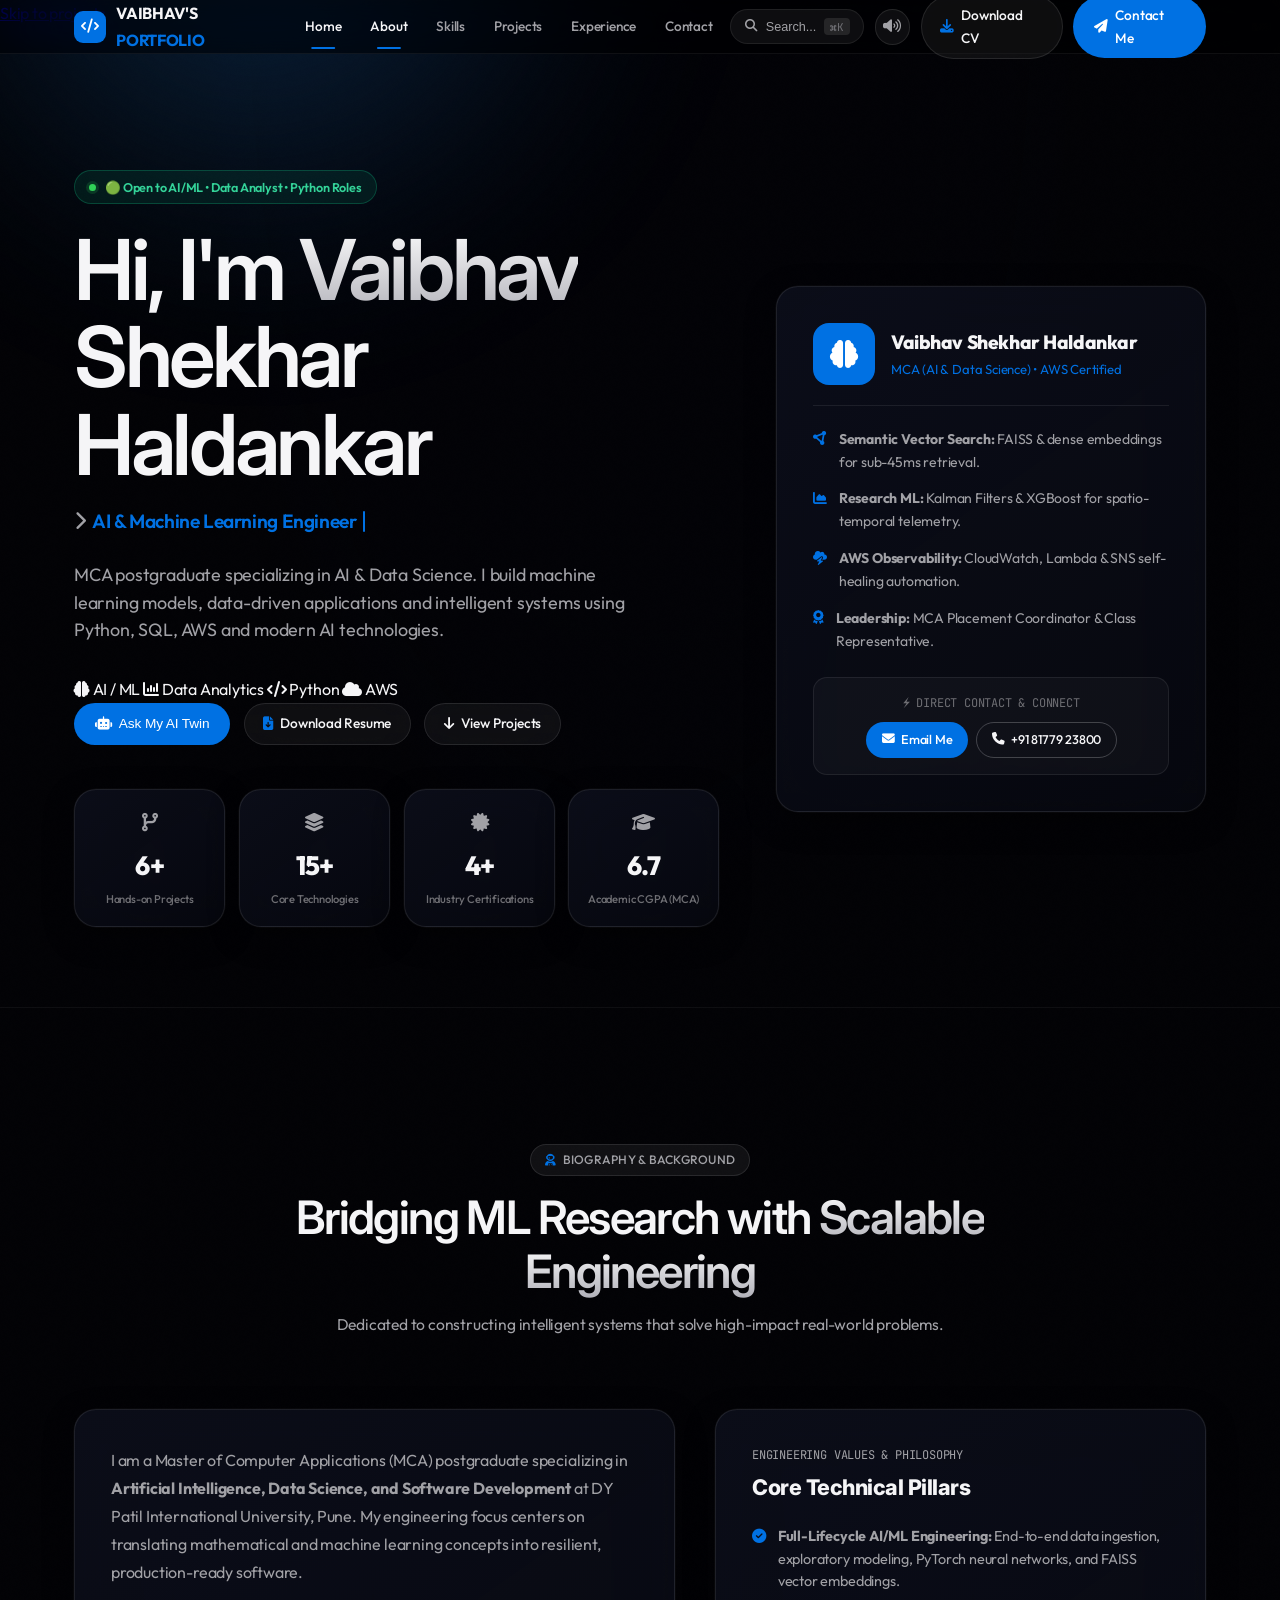
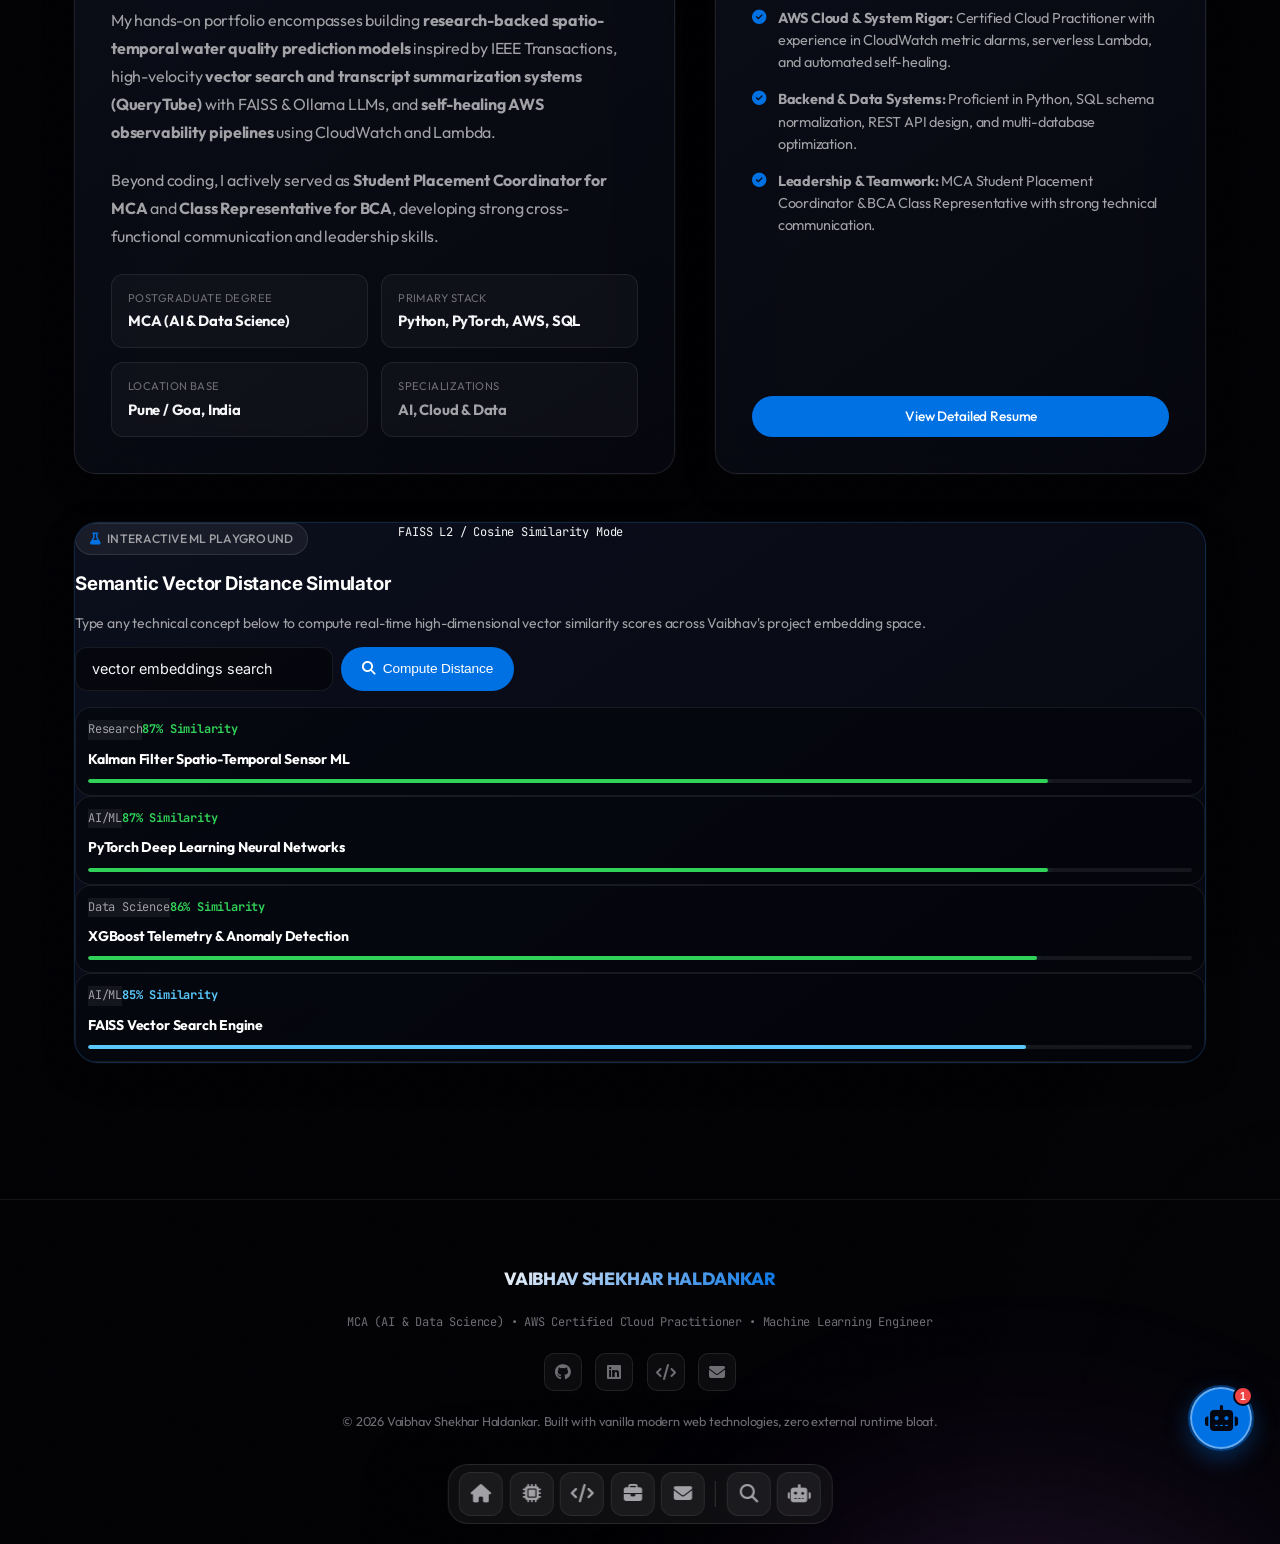
==== index.html @ 7a415dce "Add portfolio website changes" ====
<!DOCTYPE html>
<html lang="en">

<head>
<script>document.documentElement.classList.add("page-transitioning");</script>
  
  <meta charset="UTF-8">
  <meta name="viewport" content="width=device-width, initial-scale=1.0">
  <title>Vaibhav Shekhar Haldankar | AI & ML Engineer Portfolio</title>

  <!-- SEO & Meta Tags -->
  <meta name="description"
    content="Portfolio of Vaibhav Shekhar Haldankar — AI/ML Engineer & Data Scientist. MCA postgraduate building machine learning, cloud and intelligent applications.">
  <meta name="keywords"
    content="Vaibhav Shekhar Haldankar, AI Engineer, Machine Learning, Data Science, Python, PyTorch, AWS Cloud, FAISS, LangChain, MERN, MCA, Pune, Portfolio, AI Twin">
  <meta name="author" content="Vaibhav Shekhar Haldankar">
  <meta name="theme-color" content="#030712">

  <!-- OpenGraph / Social Sharing -->
  <meta property="og:title" content="Vaibhav Shekhar Haldankar | AI & ML Engineer Portfolio">
  <meta property="og:description"
    content="Portfolio of Vaibhav Shekhar Haldankar — AI/ML Engineer & Data Scientist. MCA postgraduate building machine learning, cloud and intelligent applications.">
  <meta property="og:type" content="website">
  <meta property="og:url" content="https://github.com/NIGHTFURY-999">
  <meta property="og:image"
    content="https://images.unsplash.com/photo-1618005182384-a83a8bd57fbe?q=80&w=1200&auto=format&fit=crop">

  <!-- Favicon -->
  <link rel="icon" type="image/svg+xml"
    href="data:image/svg+xml,<svg xmlns='http://www.w3.org/2000/svg' viewBox='0 0 100 100'><text y='.9em' font-size='90'>⚡</text></svg>">

  <!-- Google Fonts: Outfit, Inter & JetBrains Mono -->
  <link rel="preconnect" href="https://fonts.googleapis.com">
  <link rel="preconnect" href="https://fonts.gstatic.com" crossorigin>
  <link
    href="https://fonts.googleapis.com/css2?family=Inter:wght@300;400;500;600;700;800&family=JetBrains+Mono:ital,wght@0,400;0,600;0,700;0,800;1,400&family=Outfit:wght@400;500;600;700;800;900&display=swap"
    rel="stylesheet">

  <!-- FontAwesome 6 Icons -->
  <link rel="stylesheet" href="https://cdnjs.cloudflare.com/ajax/libs/font-awesome/6.5.1/css/all.min.css"
    integrity="sha512-DTOQO9RWCH3ppGqcWaEA1BIZOC6xxalwEsw9c2QQeAIftl+Vegovlnee1c9QX4TctnWMn13TZye+giMm8e2LwA=="
    crossorigin="anonymous" referrerpolicy="no-referrer" />

  <!-- Stylesheets -->
  <link rel="stylesheet" href="css/style.css">
  <link rel="stylesheet" href="css/terminal.css">
  <link rel="stylesheet" href="css/ai-twin.css">
  <link rel="stylesheet" href="css/premium.css">
  <link rel="stylesheet" href="css/site-polish.css">
  <link rel="stylesheet" href="css/apple-premium.css">

  <!-- JSON-LD Structured Data for SEO -->
  <script type="application/ld+json">
  {
    "@context": "https://schema.org",
    "@type": "Person",
    "name": "Vaibhav Shekhar Haldankar",
    "jobTitle": "AI Engineer & Data Scientist",
    "alumniOf": [
      {
        "@type": "CollegeOrUniversity",
        "name": "DY Patil International University, Pune"
      },
      {
        "@type": "CollegeOrUniversity",
        "name": "St Xaviers College Mapusa, Goa"
      }
    ],
    "knowsAbout": ["Artificial Intelligence", "Machine Learning", "PyTorch", "AWS Cloud", "Python", "Full-Stack Development"],
    "email": "vaibhavhaldankar999@gmail.com",
    "telephone": "+91 8177923800",
    "url": "https://github.com/NIGHTFURY-999"
  }
  </script>

</head>

<body data-page="index">
  <a class="skip-to-content" href="projects.html">Skip to projects</a>


<!-- Ambient Aurora Backdrop -->
  <div id="bg-aurora" aria-hidden="true"></div>

  <!-- Ambient Cursor Glow Spotlight -->
  <div id="cursor-spotlight"></div>

  <!-- Interactive Particle Background Canvas -->
  <canvas id="bg-canvas"></canvas>

  <!-- Fullscreen Matrix Rain Screen (Triggered via CLI / Easter Egg) -->
  <div id="matrix-overlay">
    <canvas id="matrix-canvas"></canvas>
    <div class="matrix-exit-badge">Click anywhere to exit Matrix Mode</div>
  </div>

  <!-- 1. Premium Fast-Boot Loader (first visit only; near-instant after) -->
  <div id="coder-preloader">
    <div class="loader-mark">
      <div class="loader-ring"></div>
      <div class="loader-ring ring-2"></div>
      <span class="loader-glyph">V</span>
    </div>
    <div class="loader-progress-track">
      <div class="loader-progress-fill" id="preloader-progress-bar"></div>
    </div>
    <div class="loader-caption">
      <span>Loading experience</span>
      <span id="preloader-percent" class="text-cyan font-mono">0%</span>
    </div>
  </div>

  
<!-- 2. Header & Top Navbar -->
  <header class="site-header">
    <div class="container header-inner">
      <a href="index.html" class="brand-logo">
        <div class="logo-icon"><i class="fa-solid fa-code"></i></div>
        <span class="logo-text">VAIBHAV'S <span class="text-cyan">PORTFOLIO</span></span>
      </a>

      <nav class="main-nav" id="main-nav" aria-label="Primary navigation">
        <a href="index.html" data-page="index">Home</a>
        <a href="index.html#about" data-page="index">About</a>
        <a href="skills.html" data-page="skills">Skills</a>
        <a href="projects.html" data-page="projects">Projects</a>
        <a href="experience.html" data-page="experience">Experience</a>
        <a href="contact.html" data-page="contact">Contact</a>
      </nav>

      <div class="header-actions">
        <button class="cmd-palette-trigger trigger-palette-btn" title="Open Command Palette (Ctrl+K / Cmd+K)">
          <i class="fa-solid fa-magnifying-glass text-cyan"></i>
          <span>Search...</span>
          <span class="kbd-badge">⌘K</span>
        </button>

        <button id="theme-mood-btn" class="btn-icon-round" title="Switch Visual Theme Mood">
          <i class="fa-solid fa-palette text-purple"></i>
        </button>

        <button id="toggle-sound-btn" class="btn-icon-round" title="Toggle Sound Effects">
          <i class="fa-solid fa-volume-high"></i>
        </button>

        <a href="https://drive.google.com/file/d/1yiuKrMVoF2x1alWFS7DphZCEtGoZ2DOV/view?usp=drive_link" target="_blank"
          rel="noopener noreferrer" class="btn-glass download-cv-btn hide-on-mobile">
          <i class="fa-solid fa-download text-cyan"></i> <span>Download CV</span>
        </a>

        <a href="contact.html" class="btn-neon hide-on-mobile">
          <i class="fa-solid fa-paper-plane"></i> <span>Contact Me</span>
        </a>

        <button id="mobile-menu-btn" class="btn-icon-round mobile-menu-btn" title="Menu" aria-label="Open menu" aria-expanded="false">
          <i class="fa-solid fa-bars"></i>
        </button>
      </div>
    </div>

    <div class="mobile-nav-panel" id="mobile-nav-panel">
      <a href="index.html" data-page="index">Home</a>
      <a href="index.html#about" data-page="index">About</a>
      <a href="skills.html" data-page="skills">Skills</a>
      <a href="projects.html" data-page="projects">Projects</a>
      <a href="experience.html" data-page="experience">Experience</a>
      <a href="contact.html" data-page="contact">Contact</a>
      <a href="https://drive.google.com/file/d/1yiuKrMVoF2x1alWFS7DphZCEtGoZ2DOV/view?usp=drive_link" target="_blank" rel="noopener noreferrer" class="mobile-cv-link">
        <i class="fa-solid fa-download"></i> Download CV
      </a>
    </div>
  </header>

<!-- 3. Dynamic Hero Section -->
  <section id="hero" class="hero-section">
    <div class="container">
      <div class="hero-grid">
        <div class="hero-content">
          <div class="hero-status-pill">
            <span class="status-dot"></span>
            <span>🟢 Open to AI/ML • Data Analyst • Python Roles</span>
          </div>

          <h1 class="hero-title">
            Hi, I'm <span class="text-gradient-cyan">Vaibhav</span><br>
            Shekhar Haldankar
          </h1>

          <div class="hero-dynamic-wrapper premium-role-line">
            <i class="fa-solid fa-chevron-right text-cyan"></i>
            <span id="hero-typing-text"></span>
            <span class="typing-cursor"></span>
          </div>

          <p class="hero-tagline">
            MCA postgraduate specializing in AI & Data Science. I build machine learning models, data-driven
            applications and intelligent systems using Python, SQL, AWS and modern AI technologies.
          </p>

          <div class="hero-proof-strip" aria-label="Career focus">
            <span><i class="fa-solid fa-brain"></i> AI / ML</span>
            <span><i class="fa-solid fa-chart-column"></i> Data Analytics</span>
            <span><i class="fa-solid fa-code"></i> Python</span>
            <span><i class="fa-solid fa-cloud"></i> AWS</span>
          </div>

          <div class="hero-cta-group">
            <button id="open-ai-twin-hero-btn" class="btn-neon"
              onclick="if(window.globalAITwin) window.globalAITwin.openChat();">
              <i class="fa-solid fa-robot"></i> Ask My AI Twin
            </button>
            <a href="https://drive.google.com/file/d/1yiuKrMVoF2x1alWFS7DphZCEtGoZ2DOV/view?usp=drive_link"
              target="_blank" rel="noopener noreferrer" class="btn-glass download-cv-btn">
              <i class="fa-solid fa-file-arrow-down text-cyan"></i> Download Resume
            </a>
            <a href="projects.html" class="btn-glass">
              <i class="fa-solid fa-arrow-down"></i> View Projects
            </a>
          </div>

          <!-- Hero Animated Stats -->
          <div class="hero-stats" id="hero-stats-grid">
            <!-- Populated dynamically by app.js -->
          </div>
        </div>

        <!-- Hero Visual Hologram Card -->
        <div class="hero-visual-card glass-card">
          <div class="hologram-header">
            <div class="avatar-hologram">
              <i class="fa-solid fa-brain"></i>
            </div>
            <div>
              <div class="hologram-name">Vaibhav Shekhar Haldankar</div>
              <div class="hologram-role">MCA (AI & Data Science) • AWS Certified</div>
            </div>
          </div>

          <div class="hologram-features">
            <div class="holo-feature-item">
              <i class="fa-solid fa-circle-nodes"></i>
              <div><strong>Semantic Vector Search:</strong> FAISS & dense embeddings for sub-45ms retrieval.</div>
            </div>
            <div class="holo-feature-item">
              <i class="fa-solid fa-chart-area"></i>
              <div><strong>Research ML:</strong> Kalman Filters & XGBoost for spatio-temporal telemetry.</div>
            </div>
            <div class="holo-feature-item">
              <i class="fa-solid fa-cloud-bolt"></i>
              <div><strong>AWS Observability:</strong> CloudWatch, Lambda & SNS self-healing automation.</div>
            </div>
            <div class="holo-feature-item">
              <i class="fa-solid fa-award"></i>
              <div><strong>Leadership:</strong> MCA Placement Coordinator & Class Representative.</div>
            </div>
          </div>

          <div class="hologram-cta-box">
            <div class="text-xs text-muted mb-2 font-mono">⚡ DIRECT CONTACT & CONNECT</div>
            <div class="d-flex gap-2 justify-content-center">
              <a href="mailto:vaibhavhaldankar999@gmail.com" class="btn-neon-sm">
                <i class="fa-solid fa-envelope"></i> Email Me
              </a>
              <a href="tel:+918177923800" class="btn-glass-sm">
                <i class="fa-solid fa-phone"></i> +91 81779 23800
              </a>
            </div>
          </div>
        </div>
      </div>
    </div>
  </section>

  
<!-- 4. About Section -->
  <section id="about">
    <div class="container">
      <div class="section-header">
        <div class="section-tag"><i class="fa-solid fa-user-astronaut"></i> Biography & Background</div>
        <h2 class="section-title">Bridging ML Research with <span class="text-gradient-cyan">Scalable Engineering</span>
        </h2>
        <p class="section-subtitle">Dedicated to constructing intelligent systems that solve high-impact real-world
          problems.</p>
      </div>

      <div class="about-grid">
        <div class="about-bio-card glass-card">
          <p>
            I am a Master of Computer Applications (MCA) postgraduate specializing in <strong>Artificial Intelligence,
              Data Science, and Software Development</strong> at DY Patil International University, Pune. My engineering
            focus centers on translating mathematical and machine learning concepts into resilient, production-ready
            software.
          </p>
          <p>
            My hands-on portfolio encompasses building <strong>research-backed spatio-temporal water quality prediction
              models</strong> inspired by IEEE Transactions, high-velocity <strong>vector search and transcript
              summarization systems (QueryTube)</strong> with FAISS & Ollama LLMs, and <strong>self-healing AWS
              observability pipelines</strong> using CloudWatch and Lambda.
          </p>
          <p>
            Beyond coding, I actively served as <strong>Student Placement Coordinator for MCA</strong> and <strong>Class
              Representative for BCA</strong>, developing strong cross-functional communication and leadership skills.
          </p>

          <div class="about-highlights-grid">
            <div class="bio-highlight-item">
              <div class="label">Postgraduate Degree</div>
              <div class="val">MCA (AI & Data Science)</div>
            </div>
            <div class="bio-highlight-item">
              <div class="label">Primary Stack</div>
              <div class="val">Python, PyTorch, AWS, SQL</div>
            </div>
            <div class="bio-highlight-item">
              <div class="label">Location Base</div>
              <div class="val">Pune / Goa, India</div>
            </div>
            <div class="bio-highlight-item">
              <div class="label">Specializations</div>
              <div class="val text-emerald">AI, Cloud & Data</div>
            </div>
          </div>
        </div>

        <!-- Engineering Pillars Card -->
        <div class="recruiter-why-card glass-card">
          <div>
            <div class="text-xs text-cyan font-mono uppercase mb-1">Engineering Values & Philosophy</div>
            <h3>Core Technical Pillars</h3>
            <ul class="pitch-checklist">
              <li>
                <i class="fa-solid fa-circle-check"></i>
                <div><strong>Full-Lifecycle AI/ML Engineering:</strong> End-to-end data ingestion, exploratory modeling,
                  PyTorch neural networks, and FAISS vector embeddings.</div>
              </li>
              <li>
                <i class="fa-solid fa-circle-check"></i>
                <div><strong>AWS Cloud & System Rigor:</strong> Certified Cloud Practitioner with experience in
                  CloudWatch metric alarms, serverless Lambda, and automated self-healing.</div>
              </li>
              <li>
                <i class="fa-solid fa-circle-check"></i>
                <div><strong>Backend & Data Systems:</strong> Proficient in Python, SQL schema normalization, REST API
                  design, and multi-database optimization.</div>
              </li>
              <li>
                <i class="fa-solid fa-circle-check"></i>
                <div><strong>Leadership & Teamwork:</strong> MCA Student Placement Coordinator & BCA Class
                  Representative with strong technical communication.</div>
              </li>
            </ul>
          </div>

          <div class="d-flex gap-2">
            <a href="https://drive.google.com/file/d/1yiuKrMVoF2x1alWFS7DphZCEtGoZ2DOV/view?usp=drive_link"
              target="_blank" rel="noopener noreferrer" class="btn-neon download-cv-btn w-100 justify-content-center">
              <i class="fa-solid fa-file-pdf"></i> View Detailed Resume
            </a>
          </div>
        </div>
      </div>

      <!-- Live Interactive ML Playground Container (Surprise Feature) -->
      <div id="ml-playground-widget" class="mt-5"></div>
    </div>
  </section>

  

<!-- 14. Footer -->
  <footer class="site-footer">
    <div class="container footer-inner">
      <div class="footer-logo">VAIBHAV SHEKHAR HALDANKAR</div>
      <div class="text-xs text-muted font-mono">
        MCA (AI & Data Science) • AWS Certified Cloud Practitioner • Machine Learning Engineer
      </div>
      <div class="footer-social-row">
        <a href="https://github.com/NIGHTFURY-999" target="_blank" rel="noopener noreferrer" class="footer-social-link"
          title="GitHub">
          <i class="fa-brands fa-github"></i>
        </a>
        <a href="https://www.linkedin.com/in/vaibhav-haldankar/" target="_blank" rel="noopener noreferrer"
          class="footer-social-link" title="LinkedIn">
          <i class="fa-brands fa-linkedin"></i>
        </a>
        <a href="https://leetcode.com/u/Vaibhav-Haldankar/" target="_blank" rel="noopener noreferrer"
          class="footer-social-link" title="LeetCode">
          <i class="fa-solid fa-code"></i>
        </a>
        <a href="mailto:vaibhavhaldankar999@gmail.com" class="footer-social-link" title="Email Direct">
          <i class="fa-solid fa-envelope"></i>
        </a>
      </div>
      <div class="footer-copy">
        © 2026 Vaibhav Shekhar Haldankar. Built with vanilla modern web technologies, zero external runtime bloat.
      </div>
    </div>
  </footer>

  <!-- 15. AI Twin 🤖 Floating Launcher Button -->
  <button id="ai-twin-trigger" class="ai-twin-floating-btn" title="Chat with Vaibhav's AI Twin 🤖">
    <div class="pulse-ring"></div>
    <i class="fa-solid fa-robot"></i>
    <span class="ai-twin-badge" id="ai-twin-badge">1</span>
  </button>

  <!-- 16. AI Twin 🤖 Interactive Chatbot Window -->
  <div id="ai-twin-widget" class="ai-twin-chat-container">
    <div class="ai-chat-header">
      <div class="ai-header-profile">
        <div class="ai-avatar-thumb">
          <i class="fa-solid fa-robot"></i>
        </div>
        <div class="ai-header-info">
          <div class="ai-header-name">
            Vaibhav AI Twin <i class="fa-solid fa-circle-check text-cyan text-xs"></i>
          </div>
          <div class="ai-header-status">
            <span class="status-dot"></span> Neural Core Online (24/7)
          </div>
        </div>
      </div>

      <div class="ai-header-controls">
        <button id="ai-twin-reset" class="ai-control-btn" title="Reset Conversation">
          <i class="fa-solid fa-arrows-rotate"></i>
        </button>
        <button id="ai-twin-minimize" class="ai-control-btn" title="Minimize Chat">
          <i class="fa-solid fa-minus"></i>
        </button>
        <button id="ai-twin-close" class="ai-control-btn" title="Close Chat">
          <i class="fa-solid fa-xmark"></i>
        </button>
      </div>
    </div>

    <!-- Mode Selector Toolbar -->
    <div class="ai-modes-toolbar">
      <span class="mode-label">Mode:</span>
      <div class="mode-pills-group">
        <button class="ai-mode-pill" data-mode="crisp"
          title="Crisp: Concise, fact-dense recruiter bullets">Crisp</button>
        <button class="ai-mode-pill active" data-mode="clear"
          title="Clear: Balanced, structured technical explanation">Clear</button>
        <button class="ai-mode-pill" data-mode="chatty"
          title="Chatty: Friendly, conversational companion">Chatty</button>
      </div>
    </div>

    <!-- Chat Messages Scroll Body -->
    <div class="ai-messages-body" id="ai-twin-messages">
      <!-- Populated dynamically by ai-twin.js -->
    </div>

    <!-- Typing Indicator -->
    <div class="ai-typing-indicator" id="ai-twin-typing">
      <div class="typing-dot"></div>
      <div class="typing-dot"></div>
      <div class="typing-dot"></div>
    </div>

    <!-- Suggested Prompts Bar -->
    <div class="ai-prompts-bar" id="ai-twin-prompts">
      <!-- Populated dynamically by ai-twin.js -->
    </div>

    <!-- Chat Input Form -->
    <form class="ai-chat-input-form" id="ai-twin-form">
      <input type="text" id="ai-twin-input" class="ai-chat-input"
        placeholder="Ask anything about Vaibhav's projects, skills..." autocomplete="off">
      <button type="submit" class="btn-send-chat" title="Send Message">
        <i class="fa-solid fa-paper-plane"></i>
      </button>
    </form>
  </div>

  <!-- 17. macOS Floating Navigation Dock -->
  <nav class="macos-dock-wrapper" id="macos-dock" aria-label="Floating Navigation Dock">
    <a href="index.html" class="dock-item" data-page="index" title="Home">
      <i class="fa-solid fa-house"></i>
      <span class="dock-tooltip">Home</span>
    </a>
    <a href="skills.html" class="dock-item" data-page="skills" title="Skills">
      <i class="fa-solid fa-microchip"></i>
      <span class="dock-tooltip">Skills</span>
    </a>
    <a href="projects.html" class="dock-item" data-page="projects" title="Projects">
      <i class="fa-solid fa-code"></i>
      <span class="dock-tooltip">Projects</span>
    </a>
    <a href="experience.html" class="dock-item" data-page="experience" title="Experience">
      <i class="fa-solid fa-briefcase"></i>
      <span class="dock-tooltip">Experience</span>
    </a>
    <a href="contact.html" class="dock-item" data-page="contact" title="Contact">
      <i class="fa-solid fa-envelope"></i>
      <span class="dock-tooltip">Contact</span>
    </a>

    <div class="dock-divider"></div>

    <button class="dock-item trigger-palette-btn" title="Command Palette (⌘K)">
      <i class="fa-solid fa-magnifying-glass text-cyan"></i>
      <span class="dock-tooltip">Search</span>
    </button>

    <button class="dock-item" onclick="if(window.globalAITwin) window.globalAITwin.toggleChat();" title="AI Twin">
      <i class="fa-solid fa-robot text-purple"></i>
      <span class="dock-tooltip">AI Twin</span>
    </button>
  </nav>

<!-- 18. Spotlight Command Palette Modal (⌘K) -->
  <div id="command-palette-modal" class="modal-backdrop">
    <div class="palette-modal-box">
      <div class="palette-search-bar">
        <i class="fa-solid fa-magnifying-glass text-cyan"></i>
        <input type="text" id="palette-input" class="palette-input"
          placeholder="Type a command or search (e.g. AWS, CV, Projects)...">
        <span class="kbd-badge">ESC</span>
      </div>
      <div class="palette-results-list" id="palette-results">
        <!-- Rendered by app.js -->
      </div>
      <div class="palette-footer-hint">
        <span>Navigation: <span class="kbd-badge">↑</span> <span class="kbd-badge">↓</span> to navigate</span>
        <span>Select: <span class="kbd-badge">Enter</span></span>
      </div>
    </div>
  </div>

  <!-- 19. Project Architecture & Deep Dive Modal -->
  <div id="project-modal" class="modal-backdrop">
    <div class="modal-dialog">
      <button class="modal-close-btn" title="Close Modal"><i class="fa-solid fa-xmark"></i></button>
      <div class="modal-header">
        <span id="modal-project-badge" class="project-badge mb-2 d-inline-block"></span>
        <h3 id="modal-project-title" class="modal-title"></h3>
      </div>
      <div class="modal-body">
        <div class="mb-3">
          <h4 class="text-cyan text-sm font-mono uppercase mb-1">Architecture & Implementation</h4>
          <p id="modal-project-desc" class="text-secondary"></p>
        </div>

        <div class="mb-3">
          <h4 class="text-cyan text-sm font-mono uppercase mb-1">Impact & Quantitative Results</h4>
          <div class="project-impact-box">
            <i class="fa-solid fa-chart-line text-cyan"></i>
            <span id="modal-project-impact"></span>
          </div>
        </div>

        <div class="mb-3">
          <h4 class="text-cyan text-sm font-mono uppercase mb-1">Key Technical Highlights</h4>
          <ul id="modal-project-highlights" class="pitch-checklist"></ul>
        </div>

        <div>
          <h4 class="text-cyan text-sm font-mono uppercase mb-2">Technologies Used</h4>
          <div id="modal-project-tech" class="project-tech-tags"></div>
        </div>
      </div>
      <div class="modal-footer">
        <button class="btn-glass btn-modal-dismiss">Close</button>
        <a href="#" id="modal-project-github" target="_blank" rel="noopener noreferrer" class="btn-neon">
          <i class="fa-brands fa-github"></i> View Repository
        </a>
      </div>
    </div>
  </div>

  <!-- 20. Certification Viewer Modal -->
  <div id="cert-modal" class="modal-backdrop">
    <div class="modal-dialog">
      <button class="modal-close-btn" title="Close Modal"><i class="fa-solid fa-xmark"></i></button>
      <div class="modal-header">
        <div class="text-xs text-emerald font-mono uppercase mb-1"><i class="fa-solid fa-circle-check"></i> Verified
          Credential</div>
        <h3 id="modal-cert-title" class="modal-title"></h3>
        <div id="modal-cert-issuer" class="text-muted text-sm mt-1"></div>
      </div>
      <div class="modal-body">
        <p id="modal-cert-desc" class="text-secondary mb-4"></p>
      </div>
      <div class="modal-footer">
        <button class="btn-glass btn-modal-dismiss">Close</button>
        <a href="#" id="modal-cert-link" target="_blank" rel="noopener noreferrer" class="btn-neon">
          <i class="fa-solid fa-arrow-up-right-from-square"></i> Verify Credential URL
        </a>
      </div>
    </div>
  </div>

  <!-- 21. Technical Article Reader Modal -->
  <div id="article-modal" class="modal-backdrop">
    <div class="modal-dialog" style="max-width: 780px;">
      <button class="modal-close-btn" title="Close Modal"><i class="fa-solid fa-xmark"></i></button>
      <div class="modal-header">
        <div id="modal-article-meta" class="text-xs text-cyan font-mono mb-1"></div>
        <h3 id="modal-article-title" class="modal-title"></h3>
      </div>
      <div class="modal-body" id="modal-article-body">
        <!-- Rendered by app.js -->
      </div>
      <div class="modal-footer">
        <button class="btn-glass btn-modal-dismiss">Done Reading</button>
      </div>
    </div>
  </div>

  <!-- 22. Quick Direct Connect Modal -->
  <div id="hire-me-modal" class="modal-backdrop">
    <div class="modal-dialog">
      <button class="modal-close-btn" title="Close Modal"><i class="fa-solid fa-xmark"></i></button>
      <div class="modal-header">
        <div class="text-xs text-cyan font-mono uppercase mb-1"><i class="fa-solid fa-paper-plane"></i> Direct
          Connection</div>
        <h3 class="modal-title">Connect with Vaibhav Shekhar Haldankar</h3>
      </div>
      <div class="modal-body">
        <p class="text-secondary mb-3">
          Thank you for exploring my portfolio! Here are my primary specializations and direct communication channels:
        </p>
        <ul class="pitch-checklist mb-4">
          <li><i class="fa-solid fa-check text-cyan"></i> <strong>Core Focus:</strong> Artificial Intelligence, Machine
            Learning, AWS Cloud Infrastructure, Full-Stack Engineering.</li>
          <li><i class="fa-solid fa-check text-cyan"></i> <strong>Education:</strong> MCA in AI & Data Science (DY Patil
            University, Pune).</li>
          <li><i class="fa-solid fa-check text-cyan"></i> <strong>Certifications:</strong> AWS Certified Cloud
            Practitioner.</li>
        </ul>
        <div class="p-3 bg-dark rounded border border-subtle mb-3">
          <div class="text-xs text-muted mb-1">Direct Contact:</div>
          <div class="font-bold text-white">📧 vaibhavhaldankar999@gmail.com | 📱 +91 81779 23800</div>
        </div>
      </div>
      <div class="modal-footer">
        <a href="https://drive.google.com/file/d/1yiuKrMVoF2x1alWFS7DphZCEtGoZ2DOV/view?usp=drive_link" target="_blank"
          rel="noopener noreferrer" class="btn-glass download-cv-btn">
          <i class="fa-solid fa-download"></i> View Resume
        </a>
        <a href="mailto:vaibhavhaldankar999@gmail.com" class="btn-neon">
          <i class="fa-solid fa-paper-plane"></i> Send Email
        </a>
      </div>
    </div>
  </div>

  
<!-- Scripts -->
  <script src="js/data.js"></script>
  <script src="js/canvas-bg.js"></script>
  <script src="js/terminal.js"></script>
  <script src="js/ai-twin.js"></script>
  <script src="js/app.js"></script>
  <script src="js/scroll-effects.js"></script>
  <script src="js/theme-mood.js"></script>
  <script src="js/vector-demo.js"></script>

  <script src="js/nav.js"></script>
  <script src="js/transitions.js"></script>
</body>

</html>
---- css/style.css ----
/* ==========================================================================
   VAIBHAV SHEKHAR HALDANKAR — PREMIUM PORTFOLIO
   Design System: Deep Space Dark, Aurora Gradients, Glassmorphism, 3D Physics
   ========================================================================== */

:root {
  /* ── Core Background Palette ── */
  --bg-void: #03040a;
  --bg-base: #060810;
  --bg-surface: #0b0d1a;
  --bg-card: rgba(12, 15, 28, 0.7);
  --bg-card-hover: rgba(18, 22, 40, 0.88);

  /* ── Signature Accent Colors ── */
  --accent-blue: #3b82f6;
  --accent-cyan: #06b6d4;
  --accent-indigo: #6366f1;
  --accent-purple: #a855f7;
  --accent-violet: #8b5cf6;
  --accent-emerald: #10b981;
  --accent-amber: #f59e0b;
  --accent-rose: #f43f5e;

  /* Legacy aliases for terminal/ai-twin compatibility */
  --neon-blue: #3b82f6;
  --neon-cyan: #06b6d4;
  --neon-purple: #a855f7;
  --neon-sky: #38bdf8;
  --apple-blue: #3b82f6;
  --apple-cyan: #06b6d4;
  --apple-purple: #a855f7;
  --apple-green: #10b981;
  --apple-orange: #f59e0b;
  --apple-pink: #f43f5e;
  --border-neon: rgba(6, 182, 212, 0.3);
  --glow-cyan-sm: 0 0 12px rgba(6, 182, 212, 0.35);
  --glow-cyan-lg: 0 0 40px rgba(6, 182, 212, 0.2), 0 0 80px rgba(6, 182, 212, 0.08);
  --transition-fast: 0.15s ease;
  --transition-normal: 0.25s ease;

  /* ── Border System ── */
  --border-subtle: rgba(255, 255, 255, 0.07);
  --border-glass: rgba(255, 255, 255, 0.11);
  --border-hover: rgba(59, 130, 246, 0.45);

  /* ── Text Colors ── */
  --text-primary: #f0f4ff;
  --text-secondary: #94a3b8;
  --text-muted: #5a6785;
  --text-accent: #3b82f6;

  /* ── Fonts ── */
  --font-main: 'Outfit', 'Inter', -apple-system, BlinkMacSystemFont, sans-serif;
  --font-mono: 'JetBrains Mono', 'Fira Code', monospace;

  /* ── Shadows ── */
  --shadow-card: 0 8px 32px 0 rgba(0, 0, 0, 0.55);
  --shadow-glow: 0 0 32px rgba(59, 130, 246, 0.2);
  --shadow-card-xl: 0 20px 60px rgba(0, 0, 0, 0.6);

  /* ── Easing ── */
  --ease-out-expo: cubic-bezier(0.16, 1, 0.3, 1);
  --ease-spring: cubic-bezier(0.34, 1.56, 0.64, 1);
}

/* ── Base Reset ── */
*,
*::before,
*::after {
  box-sizing: border-box;
  margin: 0;
  padding: 0;
}

html {
  scroll-behavior: smooth;
  font-size: 16px;
  background-color: var(--bg-void);
  color: var(--text-primary);
  font-family: var(--font-main);
  overflow-x: hidden;
  letter-spacing: -0.012em;
}

body {
  min-height: 100vh;
  position: relative;
  line-height: 1.65;
  background-color: var(--bg-void);
  color: var(--text-primary);
  overflow-x: hidden;
}

/* ── Premium Aurora Background ── */
body::before {
  content: '';
  position: fixed;
  inset: 0;
  z-index: 0;
  pointer-events: none;
  background:
    radial-gradient(ellipse 80% 60% at 10% 15%, rgba(59, 130, 246, 0.12) 0%, transparent 60%),
    radial-gradient(ellipse 70% 55% at 90% 80%, rgba(168, 85, 247, 0.10) 0%, transparent 60%),
    radial-gradient(ellipse 60% 45% at 55% 50%, rgba(6, 182, 212, 0.07) 0%, transparent 55%),
    radial-gradient(ellipse 90% 40% at 50% 100%, rgba(99, 102, 241, 0.06) 0%, transparent 60%);
  animation: auroraDrift 18s ease-in-out infinite alternate;
}

/* Subtle SVG noise for organic texture */
body::after {
  content: '';
  position: fixed;
  inset: 0;
  z-index: 0;
  pointer-events: none;
  background-image: url("data:image/svg+xml,%3Csvg viewBox='0 0 512 512' xmlns='http://www.w3.org/2000/svg'%3E%3Cfilter id='n'%3E%3CfeTurbulence type='fractalNoise' baseFrequency='0.8' numOctaves='4' stitchTiles='stitch'/%3E%3C/filter%3E%3Crect width='100%25' height='100%25' filter='url(%23n)'/%3E%3C/svg%3E");
  background-size: 200px 200px;
  opacity: 0.018;
  mix-blend-mode: overlay;
}

@keyframes auroraDrift {
  0% {
    opacity: 1;
    filter: hue-rotate(0deg);
  }

  50% {
    opacity: 0.85;
    filter: hue-rotate(15deg);
  }

  100% {
    opacity: 1;
    filter: hue-rotate(-10deg);
  }
}

/* ── Cursor Glow Spotlight ── */
#cursor-spotlight {
  position: fixed;
  top: 0;
  left: 0;
  width: 500px;
  height: 500px;
  border-radius: 50%;
  pointer-events: none;
  background: radial-gradient(circle,
      rgba(59, 130, 246, 0.09) 0%,
      rgba(168, 85, 247, 0.04) 40%,
      transparent 70%);
  transform: translate(-50%, -50%);
  z-index: 1;
  transition: transform 0.1s ease-out;
  opacity: 0.8;
}

/* ── Custom Scrollbar ── */
::-webkit-scrollbar {
  width: 6px;
}

::-webkit-scrollbar-track {
  background: var(--bg-void);
}

::-webkit-scrollbar-thumb {
  background: rgba(255, 255, 255, 0.14);
  border-radius: 10px;
}

::-webkit-scrollbar-thumb:hover {
  background: rgba(59, 130, 246, 0.55);
}

/* ── Canvas Background ── */
#bg-canvas {
  position: fixed;
  top: 0;
  left: 0;
  width: 100%;
  height: 100%;
  pointer-events: none;
  z-index: 0;
  opacity: 0.9;
}

/* ── Container ── */
.container {
  width: 100%;
  max-width: 1180px;
  margin: 0 auto;
  padding: 0 1.5rem;
  position: relative;
  z-index: 1;
}

/* ── Typography Utilities ── */
.text-cyan {
  color: var(--accent-cyan) !important;
}

.text-blue {
  color: var(--accent-blue) !important;
}

.text-purple {
  color: var(--accent-purple) !important;
}

.text-emerald {
  color: var(--accent-emerald) !important;
}

.text-yellow {
  color: var(--accent-amber) !important;
}

.text-muted {
  color: var(--text-muted) !important;
}

.text-secondary {
  color: var(--text-secondary) !important;
}

.font-mono {
  font-family: var(--font-mono) !important;
}

.font-bold {
  font-weight: 700;
}

.text-xs {
  font-size: 0.75rem;
}

.text-sm {
  font-size: 0.875rem;
}

.text-gradient-cyan {
  background: linear-gradient(135deg, #e0e7ff 0%, #38bdf8 40%, var(--accent-blue) 80%, var(--accent-indigo) 100%);
  -webkit-background-clip: text;
  -webkit-text-fill-color: transparent;
  background-clip: text;
}

.text-gradient-purple {
  background: linear-gradient(135deg, #e0e7ff 0%, var(--accent-violet) 60%, var(--accent-rose) 100%);
  -webkit-background-clip: text;
  -webkit-text-fill-color: transparent;
  background-clip: text;
}

/* ── Layout Helpers ── */
.d-flex {
  display: flex;
}

.gap-2 {
  gap: 0.5rem;
}

.justify-content-center {
  justify-content: center;
}

.mb-1 {
  margin-bottom: 0.25rem;
}

.mb-2 {
  margin-bottom: 0.5rem;
}

.mb-3 {
  margin-bottom: 0.75rem;
}

.mb-4 {
  margin-bottom: 1rem;
}

.mt-2 {
  margin-top: 0.5rem;
}

.mt-5 {
  margin-top: 3rem;
}

.w-100 {
  width: 100%;
}

.uppercase {
  text-transform: uppercase;
}

.p-3 {
  padding: 0.75rem;
}

/* ── Scroll Reveal Animations ── */
.reveal {
  opacity: 0;
  transform: translateY(32px);
  transition: opacity 0.8s var(--ease-out-expo), transform 0.8s var(--ease-out-expo);
}

.reveal.visible {
  opacity: 1;
  transform: translateY(0);
}

/* ── Glass Card System ── */
.glass-card {
  background: linear-gradient(145deg, rgba(14, 17, 35, 0.75) 0%, rgba(8, 10, 22, 0.65) 100%);
  backdrop-filter: blur(28px) saturate(160%);
  -webkit-backdrop-filter: blur(28px) saturate(160%);
  border: 1px solid rgba(255, 255, 255, 0.09);
  border-radius: 22px;
  box-shadow:
    0 0 0 0.5px rgba(255, 255, 255, 0.04),
    0 12px 40px rgba(0, 0, 0, 0.45);
  position: relative;
  overflow: hidden;
  transform-style: preserve-3d;
  transition: transform 0.3s var(--ease-out-expo), box-shadow 0.3s ease, border-color 0.3s ease;
}

/* Top sheen line */
.glass-card::before {
  content: '';
  position: absolute;
  top: 0;
  left: 8%;
  right: 8%;
  height: 1px;
  background: linear-gradient(90deg, transparent, rgba(255, 255, 255, 0.2), transparent);
  pointer-events: none;
  z-index: 3;
}

/* Mouse-follow sheen */
.card-sheen {
  position: absolute;
  inset: 0;
  pointer-events: none;
  background: radial-gradient(circle at var(--mouse-x, 50%) var(--mouse-y, 50%),
      rgba(255, 255, 255, 0.07) 0%,
      rgba(59, 130, 246, 0.03) 40%,
      transparent 70%);
  opacity: 0;
  transition: opacity 0.3s ease;
  z-index: 2;
}

.glass-card:hover .card-sheen {
  opacity: 1;
}

.glass-card:hover {
  border-color: rgba(59, 130, 246, 0.28);
  box-shadow:
    0 0 0 0.5px rgba(59, 130, 246, 0.18),
    0 18px 50px rgba(0, 0, 0, 0.55),
    0 0 60px rgba(59, 130, 246, 0.07);
}

/* Featured project accent border */
.featured-border {
  border-color: rgba(99, 102, 241, 0.35) !important;
}

/* ── Header & Navbar ── */
.site-header {
  position: fixed;
  top: 0;
  left: 0;
  width: 100%;
  height: 60px;
  z-index: 100;
  background: rgba(3, 4, 10, 0.75);
  backdrop-filter: saturate(200%) blur(24px);
  -webkit-backdrop-filter: saturate(200%) blur(24px);
  border-bottom: 1px solid rgba(255, 255, 255, 0.06);
  display: flex;
  align-items: center;
  transition: background 0.3s ease, box-shadow 0.3s ease;
}

.site-header.scrolled {
  background: rgba(3, 4, 10, 0.92) !important;
  box-shadow: 0 4px 24px rgba(0, 0, 0, 0.6);
}

.header-inner {
  display: flex;
  justify-content: space-between;
  align-items: center;
  width: 100%;
}

.brand-logo {
  display: flex;
  align-items: center;
  gap: 0.65rem;
  text-decoration: none;
  color: var(--text-primary);
  font-weight: 700;
  font-size: 1rem;
  letter-spacing: -0.02em;
}

.brand-logo .logo-icon {
  width: 32px;
  height: 32px;
  border-radius: 9px;
  background: linear-gradient(135deg, var(--accent-blue), var(--accent-purple));
  display: flex;
  align-items: center;
  justify-content: center;
  color: #fff;
  font-size: 0.9rem;
  box-shadow: 0 4px 12px rgba(59, 130, 246, 0.4);
}

.header-actions {
  display: flex;
  align-items: center;
  gap: 0.65rem;
}

/* ── Button System ── */
.btn-neon {
  background: linear-gradient(135deg, var(--accent-blue) 0%, #2563eb 100%);
  color: #ffffff;
  font-weight: 600;
  font-size: 0.855rem;
  padding: 0.55rem 1.3rem;
  border-radius: 980px;
  border: none;
  cursor: pointer;
  display: inline-flex;
  align-items: center;
  gap: 0.45rem;
  text-decoration: none;
  box-shadow: 0 4px 16px rgba(59, 130, 246, 0.38);
  transition: all 0.22s var(--ease-out-expo);
  letter-spacing: -0.01em;
}

.btn-neon:hover {
  transform: translateY(-2px) scale(1.02);
  box-shadow: 0 6px 24px rgba(59, 130, 246, 0.58);
  color: #ffffff;
}

.btn-glass {
  background: rgba(255, 255, 255, 0.06);
  color: var(--text-primary);
  font-weight: 600;
  font-size: 0.855rem;
  padding: 0.55rem 1.15rem;
  border-radius: 980px;
  border: 1px solid var(--border-subtle);
  cursor: pointer;
  display: inline-flex;
  align-items: center;
  gap: 0.45rem;
  text-decoration: none;
  backdrop-filter: blur(12px);
  transition: all 0.22s var(--ease-out-expo);
}

.btn-glass:hover {
  background: rgba(255, 255, 255, 0.11);
  border-color: var(--accent-blue);
  color: #ffffff;
}

.btn-icon-round {
  width: 36px;
  height: 36px;
  border-radius: 50%;
  background: rgba(255, 255, 255, 0.06);
  border: 1px solid var(--border-subtle);
  color: var(--text-secondary);
  display: flex;
  align-items: center;
  justify-content: center;
  cursor: pointer;
  transition: all 0.2s ease;
  font-size: 0.9rem;
}

.btn-icon-round:hover {
  color: var(--text-primary);
  background: rgba(255, 255, 255, 0.14);
  border-color: var(--accent-cyan);
}

.btn-neon-sm {
  background: linear-gradient(135deg, var(--accent-blue), #2563eb);
  color: #ffffff;
  font-weight: 600;
  font-size: 0.8rem;
  padding: 0.42rem 1rem;
  border-radius: 980px;
  border: none;
  cursor: pointer;
  display: inline-flex;
  align-items: center;
  gap: 0.4rem;
  text-decoration: none;
  box-shadow: 0 3px 10px rgba(59, 130, 246, 0.35);
  transition: all 0.2s ease;
}

.btn-neon-sm:hover {
  transform: translateY(-1px);
  box-shadow: 0 4px 16px rgba(59, 130, 246, 0.55);
  color: #fff;
}

.btn-glass-sm {
  background: rgba(255, 255, 255, 0.06);
  border: 1px solid var(--border-subtle);
  color: var(--text-primary);
  font-size: 0.79rem;
  font-weight: 600;
  padding: 0.4rem 0.9rem;
  border-radius: 980px;
  cursor: pointer;
  display: inline-flex;
  align-items: center;
  gap: 0.4rem;
  text-decoration: none;
  transition: all 0.2s ease;
}

.btn-glass-sm:hover {
  border-color: var(--accent-blue);
  color: var(--accent-cyan);
}

.cmd-palette-trigger {
  background: rgba(255, 255, 255, 0.05);
  border: 1px solid var(--border-subtle);
  color: var(--text-secondary);
  font-size: 0.79rem;
  padding: 0.45rem 0.85rem;
  border-radius: 980px;
  cursor: pointer;
  display: flex;
  align-items: center;
  gap: 0.5rem;
  transition: all 0.2s ease;
}

.cmd-palette-trigger:hover {
  border-color: var(--accent-blue);
  color: var(--text-primary);
  background: rgba(255, 255, 255, 0.09);
}

.kbd-badge {
  background: rgba(255, 255, 255, 0.1);
  padding: 0.12rem 0.35rem;
  border-radius: 4px;
  font-family: var(--font-mono);
  font-size: 0.68rem;
  color: var(--text-muted);
}

/* ── Sections ── */
section {
  padding: 6.5rem 0;
  position: relative;
  z-index: 1;
}

section+section {
  border-top: 1px solid rgba(255, 255, 255, 0.04);
}

.section-header {
  text-align: center;
  max-width: 720px;
  margin: 0 auto 3.5rem auto;
}

.section-tag {
  display: inline-flex;
  align-items: center;
  gap: 0.4rem;
  font-size: 0.76rem;
  font-weight: 600;
  color: var(--accent-cyan);
  background: rgba(6, 182, 212, 0.08);
  padding: 0.32rem 0.85rem;
  border-radius: 980px;
  border: 1px solid rgba(6, 182, 212, 0.22);
  margin-bottom: 0.85rem;
  text-transform: uppercase;
  letter-spacing: 0.06em;
}

.section-title {
  font-size: 2.5rem;
  font-weight: 800;
  line-height: 1.18;
  margin-bottom: 0.85rem;
  letter-spacing: -0.032em;
  color: var(--text-primary);
}

.section-subtitle {
  color: var(--text-secondary);
  font-size: 1.05rem;
  line-height: 1.6;
}

/* ── Hero Section ── */
.hero-section {
  min-height: 95vh;
  padding-top: 7.5rem;
  padding-bottom: 4rem;
  display: flex;
  align-items: center;
}

.hero-grid {
  display: grid;
  grid-template-columns: 1.2fr 0.8fr;
  gap: 3.5rem;
  align-items: center;
}

.hero-status-pill {
  display: inline-flex;
  align-items: center;
  gap: 0.55rem;
  background: rgba(16, 185, 129, 0.1);
  border: 1px solid rgba(16, 185, 129, 0.28);
  color: #34d399;
  font-size: 0.79rem;
  font-weight: 600;
  padding: 0.35rem 0.9rem;
  border-radius: 980px;
  margin-bottom: 1.35rem;
}

.status-dot {
  width: 7px;
  height: 7px;
  background: #34d399;
  border-radius: 50%;
  box-shadow: 0 0 8px #34d399;
  animation: pulseDot 2s ease-in-out infinite;
}

@keyframes pulseDot {

  0%,
  100% {
    transform: scale(1);
    opacity: 1;
  }

  50% {
    transform: scale(1.35);
    opacity: 0.55;
  }
}

.hero-title {
  font-size: 3.5rem;
  font-weight: 800;
  line-height: 1.1;
  letter-spacing: -0.038em;
  margin-bottom: 1rem;
}

.hero-dynamic-wrapper {
  font-size: 1.4rem;
  font-weight: 600;
  color: var(--accent-cyan);
  min-height: 2.2rem;
  margin-bottom: 1.35rem;
  display: flex;
  align-items: center;
  gap: 0.4rem;
  letter-spacing: -0.02em;
}

.typing-cursor {
  display: inline-block;
  width: 2.5px;
  height: 1.3rem;
  background: var(--accent-cyan);
  animation: blink 0.9s ease-in-out infinite;
  border-radius: 2px;
}

@keyframes blink {

  0%,
  100% {
    opacity: 1;
  }

  50% {
    opacity: 0;
  }
}

.hero-tagline {
  color: var(--text-secondary);
  font-size: 1.05rem;
  margin-bottom: 2rem;
  max-width: 540px;
  line-height: 1.7;
}

.hero-cta-group {
  display: flex;
  flex-wrap: wrap;
  gap: 0.85rem;
  margin-bottom: 2.75rem;
}

.hero-stats {
  display: grid;
  grid-template-columns: repeat(4, 1fr);
  gap: 0.85rem;
}

.stat-card {
  padding: 1.15rem 0.85rem;
  text-align: center;
  border-radius: 18px;
}

.stat-icon-wrapper {
  font-size: 1.15rem;
  margin-bottom: 0.35rem;
  color: var(--accent-cyan);
}

.stat-value {
  font-size: 1.65rem;
  font-weight: 800;
  letter-spacing: -0.025em;
}

.stat-label {
  font-size: 0.7rem;
  color: var(--text-muted);
  font-weight: 500;
  margin-top: 0.1rem;
}

/* Hero Visual Card */
.hero-visual-card {
  padding: 2.25rem;
  border-radius: 24px;
  background: linear-gradient(145deg, rgba(18, 22, 42, 0.75), rgba(10, 12, 25, 0.85));
}

.hologram-header {
  display: flex;
  align-items: center;
  gap: 1rem;
  padding-bottom: 1.25rem;
  border-bottom: 1px solid var(--border-subtle);
  margin-bottom: 1.35rem;
}

.avatar-hologram {
  width: 62px;
  height: 62px;
  border-radius: 16px;
  background: linear-gradient(135deg, var(--accent-blue), var(--accent-purple));
  display: flex;
  align-items: center;
  justify-content: center;
  font-size: 1.75rem;
  color: #fff;
  box-shadow: 0 8px 28px rgba(59, 130, 246, 0.4);
  animation: hologramGlow 3s ease-in-out infinite alternate;
}

@keyframes hologramGlow {
  0% {
    box-shadow: 0 8px 28px rgba(59, 130, 246, 0.4);
  }

  100% {
    box-shadow: 0 8px 40px rgba(168, 85, 247, 0.5);
  }
}

.hologram-name {
  font-size: 1.2rem;
  font-weight: 800;
  letter-spacing: -0.022em;
}

.hologram-role {
  font-size: 0.82rem;
  color: var(--accent-cyan);
}

.hologram-features {
  display: flex;
  flex-direction: column;
  gap: 0.85rem;
  margin-bottom: 1.5rem;
}

.holo-feature-item {
  display: flex;
  align-items: flex-start;
  gap: 0.75rem;
  font-size: 0.875rem;
  color: var(--text-secondary);
}

.holo-feature-item i {
  color: var(--accent-blue);
  margin-top: 0.22rem;
  flex-shrink: 0;
}

.hologram-cta-box {
  background: rgba(255, 255, 255, 0.03);
  border: 1px solid var(--border-subtle);
  border-radius: 14px;
  padding: 1rem;
  text-align: center;
}

/* ── About Section ── */
.about-grid {
  display: grid;
  grid-template-columns: 1.1fr 0.9fr;
  gap: 2.5rem;
}

.about-bio-card {
  padding: 2.25rem;
}

.about-bio-card p {
  color: var(--text-secondary);
  margin-bottom: 1.25rem;
  font-size: 1rem;
  line-height: 1.75;
}

.about-highlights-grid {
  display: grid;
  grid-template-columns: 1fr 1fr;
  gap: 0.85rem;
  margin-top: 1.5rem;
}

.bio-highlight-item {
  background: rgba(255, 255, 255, 0.03);
  border: 1px solid var(--border-subtle);
  border-radius: 12px;
  padding: 0.85rem 1rem;
}

.bio-highlight-item .label {
  font-size: 0.7rem;
  color: var(--text-muted);
  text-transform: uppercase;
  letter-spacing: 0.04em;
}

.bio-highlight-item .val {
  font-size: 0.925rem;
  font-weight: 700;
  color: var(--text-primary);
  margin-top: 0.15rem;
}

.recruiter-why-card {
  padding: 2.25rem;
  display: flex;
  flex-direction: column;
  justify-content: space-between;
}

.recruiter-why-card h3 {
  font-size: 1.35rem;
  font-weight: 800;
  margin-bottom: 1.25rem;
  letter-spacing: -0.022em;
}

.pitch-checklist {
  list-style: none;
  display: flex;
  flex-direction: column;
  gap: 0.9rem;
  margin-bottom: 2rem;
}

.pitch-checklist li {
  display: flex;
  align-items: flex-start;
  gap: 0.75rem;
  font-size: 0.9rem;
  color: var(--text-secondary);
  line-height: 1.55;
}

.pitch-checklist li i {
  color: var(--accent-blue);
  margin-top: 0.2rem;
  flex-shrink: 0;
}

/* ── Skills Matrix ── */
.filter-tabs-wrapper {
  display: flex;
  justify-content: center;
  flex-wrap: wrap;
  gap: 0.55rem;
  margin-bottom: 2.5rem;
}

.filter-tab {
  background: var(--bg-card);
  border: 1px solid var(--border-subtle);
  color: var(--text-secondary);
  font-size: 0.82rem;
  font-weight: 600;
  padding: 0.5rem 1.15rem;
  border-radius: 980px;
  cursor: pointer;
  display: inline-flex;
  align-items: center;
  gap: 0.45rem;
  transition: all 0.2s ease;
  letter-spacing: -0.01em;
}

.filter-tab:hover {
  border-color: var(--accent-blue);
  color: var(--text-primary);
}

.filter-tab.active {
  background: linear-gradient(135deg, var(--accent-blue), var(--accent-indigo));
  border-color: var(--accent-blue);
  color: #ffffff;
  box-shadow: 0 4px 16px rgba(59, 130, 246, 0.4);
}

.skills-matrix-grid {
  display: grid;
  grid-template-columns: repeat(auto-fit, minmax(310px, 1fr));
  gap: 1.75rem;
}

.skill-category-card {
  padding: 1.75rem;
}

.category-header {
  display: flex;
  align-items: center;
  gap: 0.75rem;
  margin-bottom: 1.35rem;
  padding-bottom: 0.85rem;
  border-bottom: 1px solid var(--border-subtle);
}

.cat-icon-badge {
  width: 36px;
  height: 36px;
  border-radius: 10px;
  background: rgba(59, 130, 246, 0.1);
  display: flex;
  align-items: center;
  justify-content: center;
  font-size: 1rem;
  color: var(--accent-blue);
}

.category-title {
  font-size: 1.05rem;
  font-weight: 700;
  letter-spacing: -0.02em;
}

.skills-list {
  display: flex;
  flex-direction: column;
  gap: 1rem;
}

.skill-meter-item {
  display: flex;
  flex-direction: column;
  gap: 0.35rem;
}

.skill-info {
  display: flex;
  justify-content: space-between;
  align-items: center;
  font-size: 0.84rem;
}

.skill-name {
  font-weight: 600;
  color: var(--text-primary);
}

.skill-tag {
  font-size: 0.7rem;
  color: var(--accent-cyan);
  background: rgba(6, 182, 212, 0.1);
  padding: 0.12rem 0.5rem;
  border-radius: 980px;
  font-weight: 500;
}

.progress-track {
  width: 100%;
  height: 4px;
  background: rgba(255, 255, 255, 0.07);
  border-radius: 10px;
  overflow: hidden;
}

.progress-fill {
  height: 100%;
  background: linear-gradient(90deg, var(--accent-blue), var(--accent-cyan));
  border-radius: 10px;
  transition: width 1.1s var(--ease-out-expo);
  box-shadow: 0 0 8px rgba(6, 182, 212, 0.4);
}

/* ── Projects Section ── */
.projects-grid {
  display: grid;
  grid-template-columns: repeat(auto-fit, minmax(340px, 1fr));
  gap: 1.85rem;
}

.project-card {
  padding: 1.9rem;
  cursor: pointer;
  display: flex;
  flex-direction: column;
  justify-content: space-between;
  transition: transform 0.3s var(--ease-out-expo), box-shadow 0.3s ease, border-color 0.3s ease;
}

.project-card:hover {
  border-color: rgba(99, 102, 241, 0.35) !important;
}

.project-card-header {
  display: flex;
  justify-content: space-between;
  align-items: center;
  margin-bottom: 1.15rem;
}

.project-badge {
  font-size: 0.71rem;
  font-weight: 700;
  padding: 0.22rem 0.72rem;
  border-radius: 980px;
  border: 1px solid;
  background: rgba(0, 0, 0, 0.35);
  display: inline-flex;
  align-items: center;
  gap: 0.35rem;
  letter-spacing: 0.02em;
}

.project-title {
  font-size: 1.25rem;
  font-weight: 800;
  line-height: 1.3;
  margin-bottom: 0.75rem;
  letter-spacing: -0.022em;
}

.project-desc {
  font-size: 0.89rem;
  color: var(--text-secondary);
  margin-bottom: 1.25rem;
  flex-grow: 1;
  line-height: 1.65;
}

.project-impact-box {
  background: rgba(59, 130, 246, 0.06);
  border-left: 3px solid var(--accent-blue);
  padding: 0.6rem 0.85rem;
  border-radius: 0 8px 8px 0;
  font-size: 0.82rem;
  color: var(--accent-cyan);
  display: flex;
  align-items: flex-start;
  gap: 0.5rem;
  margin-bottom: 1.25rem;
}

.project-tech-tags {
  display: flex;
  flex-wrap: wrap;
  gap: 0.38rem;
  margin-bottom: 1.35rem;
}

.tech-tag {
  font-size: 0.74rem;
  background: rgba(255, 255, 255, 0.05);
  border: 1px solid var(--border-subtle);
  color: var(--text-secondary);
  padding: 0.18rem 0.55rem;
  border-radius: 6px;
  letter-spacing: 0.01em;
}

.tech-tag.more {
  background: rgba(59, 130, 246, 0.1);
  color: var(--accent-blue);
  border-color: rgba(59, 130, 246, 0.25);
}

.project-footer {
  display: flex;
  justify-content: space-between;
  align-items: center;
  padding-top: 1.15rem;
  border-top: 1px solid var(--border-subtle);
}

.btn-icon-link {
  color: var(--text-secondary);
  font-size: 1.2rem;
  transition: color 0.2s ease;
  text-decoration: none;
}

.btn-icon-link:hover {
  color: var(--accent-blue);
}

.btn-icon {
  background: transparent;
  border: none;
  color: var(--text-secondary);
  font-size: 1rem;
  cursor: pointer;
  padding: 0.3rem;
  border-radius: 6px;
  transition: all 0.2s ease;
}

.btn-icon:hover {
  color: var(--accent-blue);
}

.project-actions {
  display: flex;
  gap: 0.35rem;
}

/* ── Timeline / Experience ── */
.timeline-container-grid {
  display: grid;
  grid-template-columns: 1fr 1fr;
  gap: 2.5rem;
}

.timeline-column {}

.column-header {
  display: flex;
  align-items: center;
  gap: 0.75rem;
  font-size: 1.15rem;
  font-weight: 800;
  margin-bottom: 1.75rem;
  padding-bottom: 0.65rem;
  border-bottom: 1px solid var(--border-subtle);
  letter-spacing: -0.022em;
}

.timeline-tree {
  position: relative;
  padding-left: 1.5rem;
}

.timeline-tree::before {
  content: '';
  position: absolute;
  top: 8px;
  bottom: 8px;
  left: 0;
  width: 2px;
  background: linear-gradient(180deg, var(--accent-blue), var(--accent-purple), transparent);
  border-radius: 2px;
}

.timeline-item {
  position: relative;
  margin-bottom: 1.75rem;
}

.timeline-marker {
  position: absolute;
  top: 12px;
  left: -1.5rem;
  transform: translateX(-50%);
  width: 10px;
  height: 10px;
  border-radius: 50%;
  background: var(--accent-blue);
  box-shadow: 0 0 10px var(--accent-blue);
}

.timeline-marker.education-marker {
  background: var(--accent-purple);
  box-shadow: 0 0 10px var(--accent-purple);
}

.timeline-content {
  padding: 1.5rem;
}

.timeline-top {
  display: flex;
  justify-content: space-between;
  align-items: center;
  flex-wrap: wrap;
  gap: 0.5rem;
  margin-bottom: 0.35rem;
}

.timeline-role {
  font-weight: 800;
  font-size: 0.975rem;
}

.timeline-period {
  font-size: 0.73rem;
  color: var(--text-muted);
}

.timeline-company {
  font-size: 0.875rem;
  margin-bottom: 0.75rem;
}

.timeline-desc {
  font-size: 0.875rem;
  color: var(--text-secondary);
  margin-bottom: 0.75rem;
}

.timeline-resp-list {
  list-style: none;
  display: flex;
  flex-direction: column;
  gap: 0.4rem;
  margin-bottom: 0.85rem;
}

.timeline-resp-list li {
  font-size: 0.82rem;
  color: var(--text-secondary);
  display: flex;
  align-items: flex-start;
  gap: 0.4rem;
  line-height: 1.5;
}

.timeline-skills {
  display: flex;
  flex-wrap: wrap;
  gap: 0.35rem;
}

.tag-badge {
  font-size: 0.7rem;
  background: rgba(255, 255, 255, 0.05);
  border: 1px solid var(--border-subtle);
  padding: 0.15rem 0.5rem;
  border-radius: 6px;
  color: var(--text-secondary);
}

.border-neon-blue {
  border-color: rgba(59, 130, 246, 0.25) !important;
}

.edu-specialization-badge {
  background: rgba(168, 85, 247, 0.1);
  border: 1px solid rgba(168, 85, 247, 0.25);
  color: #c084fc;
  font-size: 0.8rem;
  font-weight: 600;
  padding: 0.28rem 0.75rem;
  border-radius: 980px;
  margin-bottom: 0.85rem;
  display: inline-flex;
  align-items: center;
  gap: 0.4rem;
}

/* Recruiter pitch card */
.recruiter-pitch-card {
  padding: 1.5rem;
  margin-top: 0.5rem;
}

.pitch-header {
  display: flex;
  align-items: center;
  gap: 0.6rem;
  margin-bottom: 0.65rem;
}

.pitch-header h4 {
  font-size: 1rem;
  font-weight: 700;
}

.pitch-text {
  font-size: 0.875rem;
  color: var(--text-secondary);
  margin-bottom: 1rem;
  line-height: 1.6;
}

.pitch-actions {}

/* ── Certifications ── */
.certifications-grid {
  display: grid;
  grid-template-columns: repeat(auto-fit, minmax(310px, 1fr));
  gap: 1.75rem;
}

.cert-card {
  padding: 1.75rem;
  display: flex;
  flex-direction: column;
  justify-content: space-between;
}

.cert-badge-icon {
  font-size: 2rem;
  margin-bottom: 0.85rem;
  color: var(--accent-blue);
}

.cert-category {
  font-size: 0.7rem;
  color: var(--accent-blue);
  text-transform: uppercase;
  font-weight: 700;
  letter-spacing: 0.06em;
}

.cert-title {
  font-size: 1.1rem;
  font-weight: 800;
  margin: 0.25rem 0;
  letter-spacing: -0.022em;
}

.cert-issuer {
  font-size: 0.82rem;
  color: var(--text-muted);
  margin-bottom: 0.85rem;
}

.cert-status-tag {
  display: inline-flex;
  align-items: center;
  gap: 0.4rem;
  font-size: 0.73rem;
  color: #34d399;
  background: rgba(16, 185, 129, 0.1);
  padding: 0.18rem 0.6rem;
  border-radius: 980px;
  margin-bottom: 0.85rem;
  width: fit-content;
  font-weight: 600;
}

.cert-desc {
  font-size: 0.845rem;
  color: var(--text-secondary);
  margin-bottom: 1.25rem;
  flex-grow: 1;
  line-height: 1.6;
}

.cert-footer {
  padding-top: 1rem;
  border-top: 1px solid var(--border-subtle);
}

.cert-info {
  margin-bottom: 0.5rem;
}

.btn-cert-view {
  background: transparent;
  border: 1px solid var(--border-subtle);
  color: var(--text-primary);
  font-size: 0.79rem;
  padding: 0.42rem 0.85rem;
  border-radius: 980px;
  cursor: pointer;
  display: inline-flex;
  align-items: center;
  gap: 0.4rem;
  transition: all 0.2s ease;
}

.btn-cert-view:hover {
  border-color: var(--accent-blue);
  color: var(--accent-cyan);
}

/* ── Services ── */
.services-grid {
  display: grid;
  grid-template-columns: repeat(auto-fit, minmax(255px, 1fr));
  gap: 1.5rem;
}

.service-card {
  padding: 1.85rem;
}

.service-icon {
  width: 50px;
  height: 50px;
  border-radius: 14px;
  background: rgba(59, 130, 246, 0.1);
  display: flex;
  align-items: center;
  justify-content: center;
  font-size: 1.35rem;
  color: var(--accent-blue);
  margin-bottom: 1.2rem;
  box-shadow: 0 4px 16px rgba(59, 130, 246, 0.15);
  transition: all 0.2s ease;
}

.service-card:hover .service-icon {
  background: rgba(59, 130, 246, 0.18);
  box-shadow: 0 4px 20px rgba(59, 130, 246, 0.25);
}

.service-card h3 {
  font-size: 1.1rem;
  font-weight: 700;
  margin-bottom: 0.5rem;
  letter-spacing: -0.02em;
}

.service-card p {
  font-size: 0.875rem;
  color: var(--text-secondary);
  line-height: 1.65;
}

/* ── Articles ── */
.articles-grid {
  display: grid;
  grid-template-columns: repeat(auto-fit, minmax(330px, 1fr));
  gap: 1.75rem;
}

.article-card {
  padding: 1.85rem;
  display: flex;
  flex-direction: column;
  justify-content: space-between;
}

.article-meta {
  display: flex;
  gap: 1rem;
  font-size: 0.73rem;
  color: var(--text-muted);
  margin-bottom: 0.75rem;
}

.article-title {
  font-size: 1.15rem;
  font-weight: 700;
  line-height: 1.35;
  margin-bottom: 0.75rem;
  letter-spacing: -0.02em;
}

.article-summary {
  font-size: 0.875rem;
  color: var(--text-secondary);
  margin-bottom: 1.25rem;
  flex-grow: 1;
  line-height: 1.65;
}

.article-tags {
  display: flex;
  flex-wrap: wrap;
  gap: 0.35rem;
  margin-bottom: 1.35rem;
}

.btn-read-article {
  background: transparent;
  border: none;
  color: var(--accent-blue);
  font-size: 0.84rem;
  font-weight: 600;
  cursor: pointer;
  display: inline-flex;
  align-items: center;
  gap: 0.4rem;
  transition: gap 0.2s ease, color 0.2s ease;
}

.btn-read-article:hover {
  gap: 0.65rem;
  color: var(--accent-cyan);
}

/* ── Testimonials ── */
.testimonials-wrapper {
  max-width: 820px;
  margin: 0 auto;
  display: flex;
  flex-direction: column;
  gap: 1.5rem;
}

.testimonial-card {
  padding: 2.25rem;
}

.quote-icon {
  font-size: 1.85rem;
  color: var(--accent-blue);
  opacity: 0.38;
  margin-bottom: 0.85rem;
}

.quote-text {
  font-size: 1.08rem;
  font-style: italic;
  color: var(--text-primary);
  line-height: 1.7;
  margin-bottom: 1.5rem;
}

.testimonial-author {
  display: flex;
  align-items: center;
  gap: 1rem;
}

.author-avatar {
  width: 44px;
  height: 44px;
  border-radius: 50%;
  background: linear-gradient(135deg, var(--accent-blue), var(--accent-purple));
  color: #fff;
  font-weight: 800;
  display: flex;
  align-items: center;
  justify-content: center;
  font-size: 1rem;
}

.author-name {
  font-weight: 700;
  font-size: 0.94rem;
}

.author-role {
  font-size: 0.79rem;
  color: var(--text-muted);
}

.author-badge {
  font-size: 0.73rem;
  color: var(--accent-amber);
  margin-top: 0.1rem;
}

/* ── Contact ── */
.contact-grid {
  display: grid;
  grid-template-columns: 0.92fr 1.08fr;
  gap: 2.5rem;
}

.contact-info-card {
  padding: 2.25rem;
  display: flex;
  flex-direction: column;
  justify-content: space-between;
}

.contact-info-card h3 {
  font-size: 1.5rem;
  font-weight: 800;
  margin-bottom: 0.65rem;
  letter-spacing: -0.025em;
}

.contact-info-card p {
  color: var(--text-secondary);
  margin-bottom: 1.85rem;
  font-size: 0.95rem;
  line-height: 1.65;
}

.contact-methods-list {
  display: flex;
  flex-direction: column;
  gap: 0.9rem;
  margin-bottom: 1.85rem;
}

.contact-method-item {
  display: flex;
  align-items: center;
  justify-content: space-between;
  background: rgba(255, 255, 255, 0.03);
  border: 1px solid var(--border-subtle);
  padding: 0.9rem 1.15rem;
  border-radius: 14px;
  transition: border-color 0.2s ease;
}

.contact-method-item:hover {
  border-color: rgba(59, 130, 246, 0.25);
}

.method-left {
  display: flex;
  align-items: center;
  gap: 0.85rem;
}

.method-icon {
  width: 36px;
  height: 36px;
  border-radius: 9px;
  background: rgba(59, 130, 246, 0.1);
  display: flex;
  align-items: center;
  justify-content: center;
  color: var(--accent-blue);
}

.method-label {
  font-size: 0.7rem;
  color: var(--text-muted);
}

.method-val {
  font-weight: 600;
  font-size: 0.875rem;
  color: var(--text-primary);
  text-decoration: none;
}

.method-val:hover {
  color: var(--accent-cyan);
}

.copy-btn {
  background: transparent;
  border: none;
  color: var(--text-muted);
  cursor: pointer;
  font-size: 0.95rem;
  transition: color 0.2s ease;
  padding: 0.25rem;
}

.copy-btn:hover {
  color: var(--accent-blue);
}

.contact-social-links {
  display: flex;
  gap: 0.65rem;
}

.social-pill {
  flex: 1;
  background: rgba(255, 255, 255, 0.05);
  border: 1px solid var(--border-subtle);
  color: var(--text-primary);
  text-decoration: none;
  padding: 0.6rem;
  border-radius: 10px;
  display: flex;
  align-items: center;
  justify-content: center;
  gap: 0.45rem;
  font-size: 0.82rem;
  font-weight: 600;
  transition: all 0.2s ease;
}

.social-pill:hover {
  border-color: var(--accent-blue);
  color: var(--accent-cyan);
  background: rgba(59, 130, 246, 0.08);
}

/* Contact Form */
.contact-form-card {
  padding: 2.25rem;
}

.form-group {
  margin-bottom: 1.15rem;
}

.form-label {
  display: block;
  font-size: 0.79rem;
  font-weight: 600;
  color: var(--text-secondary);
  margin-bottom: 0.4rem;
  letter-spacing: 0.01em;
}

.form-input,
.form-textarea {
  width: 100%;
  background: rgba(0, 0, 0, 0.45);
  border: 1px solid var(--border-subtle);
  border-radius: 12px;
  padding: 0.78rem 1rem;
  color: var(--text-primary);
  font-family: var(--font-main);
  font-size: 0.9rem;
  outline: none;
  transition: all 0.2s ease;
}

.form-input::placeholder,
.form-textarea::placeholder {
  color: var(--text-muted);
}

.form-input:focus,
.form-textarea:focus {
  border-color: var(--accent-blue);
  box-shadow: 0 0 18px rgba(59, 130, 246, 0.18);
}

.form-textarea {
  min-height: 110px;
  resize: vertical;
}

.btn-submit-form {
  width: 100%;
  padding: 0.85rem;
  font-size: 0.95rem;
  justify-content: center;
  letter-spacing: 0.01em;
}

/* ── Footer ── */
.site-footer {
  padding: 4rem 0 7rem 0;
  border-top: 1px solid rgba(255, 255, 255, 0.05);
  text-align: center;
  position: relative;
  z-index: 1;
  background: linear-gradient(180deg, transparent, rgba(0, 0, 0, 0.4));
}

.footer-inner {
  display: flex;
  flex-direction: column;
  align-items: center;
  gap: 1.25rem;
}

.footer-logo {
  font-size: 1.1rem;
  font-weight: 800;
  letter-spacing: -0.02em;
  background: linear-gradient(135deg, var(--text-primary), var(--accent-cyan));
  -webkit-background-clip: text;
  -webkit-text-fill-color: transparent;
  background-clip: text;
}

.footer-social-row {
  display: flex;
  gap: 0.75rem;
}

.footer-social-link {
  width: 38px;
  height: 38px;
  border-radius: 10px;
  background: rgba(255, 255, 255, 0.05);
  border: 1px solid var(--border-subtle);
  color: var(--text-muted);
  display: flex;
  align-items: center;
  justify-content: center;
  font-size: 1rem;
  text-decoration: none;
  transition: all 0.2s ease;
}

.footer-social-link:hover {
  background: rgba(59, 130, 246, 0.12);
  border-color: var(--accent-blue);
  color: var(--accent-cyan);
  transform: translateY(-2px);
}

.footer-copy {
  font-size: 0.8rem;
  color: var(--text-muted);
}

/* ── Toast Notification ── */
#toast-container {
  position: fixed;
  bottom: 100px;
  right: 24px;
  z-index: 10000;
  display: flex;
  flex-direction: column;
  gap: 0.5rem;
}

.toast-message {
  background: rgba(12, 15, 30, 0.97);
  backdrop-filter: blur(16px);
  border: 1px solid rgba(59, 130, 246, 0.35);
  color: var(--text-primary);
  font-size: 0.845rem;
  font-weight: 600;
  padding: 0.7rem 1.15rem;
  border-radius: 980px;
  box-shadow: 0 4px 20px rgba(0, 0, 0, 0.5), var(--shadow-glow);
  transform: translateY(20px);
  opacity: 0;
  transition: all 0.3s var(--ease-spring);
  display: flex;
  align-items: center;
  gap: 0.5rem;
}

.toast-message.visible {
  transform: translateY(0);
  opacity: 1;
}

/* ── Modals ── */
.modal-backdrop {
  position: fixed;
  top: 0;
  left: 0;
  width: 100%;
  height: 100%;
  background: rgba(0, 0, 0, 0.82);
  backdrop-filter: blur(18px);
  -webkit-backdrop-filter: blur(18px);
  z-index: 5000;
  display: flex;
  align-items: center;
  justify-content: center;
  padding: 1.5rem;
  opacity: 0;
  visibility: hidden;
  transition: all 0.28s ease;
}

.modal-backdrop.active {
  opacity: 1;
  visibility: visible;
}

.modal-dialog {
  background: linear-gradient(145deg, #0c0f1e, #08091a);
  border: 1px solid var(--border-glass);
  border-radius: 24px;
  width: 100%;
  max-width: 660px;
  max-height: 86vh;
  overflow-y: auto;
  box-shadow: var(--shadow-card), var(--shadow-glow);
  padding: 2.25rem;
  position: relative;
  transform: scale(0.94);
  transition: transform 0.28s var(--ease-out-expo);
}

.modal-backdrop.active .modal-dialog {
  transform: scale(1);
}

.modal-close-btn {
  position: absolute;
  top: 1.25rem;
  right: 1.25rem;
  background: rgba(255, 255, 255, 0.07);
  border: none;
  width: 32px;
  height: 32px;
  border-radius: 50%;
  color: var(--text-muted);
  cursor: pointer;
  display: flex;
  align-items: center;
  justify-content: center;
  transition: all 0.2s ease;
}

.modal-close-btn:hover {
  background: rgba(255, 255, 255, 0.18);
  color: #fff;
}

.modal-header {
  margin-bottom: 1.35rem;
}

.modal-title {
  font-size: 1.5rem;
  font-weight: 800;
  margin-top: 0.35rem;
  letter-spacing: -0.025em;
}

.modal-body {
  font-size: 0.925rem;
  color: var(--text-secondary);
  line-height: 1.7;
}

.modal-footer {
  margin-top: 1.85rem;
  padding-top: 1.15rem;
  border-top: 1px solid var(--border-subtle);
  display: flex;
  justify-content: flex-end;
  gap: 0.75rem;
}

/* Highlighted items in modal */
.highlight-item {
  display: flex;
  align-items: flex-start;
  gap: 0.6rem;
  margin-bottom: 0.45rem;
}

/* ── Scroll Progress Bar ── */
#scroll-progress {
  position: fixed;
  top: 0;
  left: 0;
  height: 2px;
  width: 0%;
  background: linear-gradient(90deg, var(--accent-blue), var(--accent-cyan), var(--accent-purple));
  z-index: 99999;
  transition: width 0.1s linear;
  box-shadow: 0 0 12px rgba(59, 130, 246, 0.7);
}

/* ── Responsive ── */
@media (max-width: 992px) {

  .hero-grid,
  .about-grid,
  .timeline-container-grid,
  .contact-grid {
    grid-template-columns: 1fr;
    gap: 2rem;
  }

  .hero-title {
    font-size: 2.75rem;
  }

  .hero-stats {
    grid-template-columns: repeat(2, 1fr);
  }

  .section-title {
    font-size: 2.1rem;
  }
}

@media (max-width: 768px) {
  section {
    padding: 4.5rem 0;
  }

  .header-actions .cmd-palette-trigger {
    display: none;
  }
}

@media (max-width: 640px) {
  .hero-title {
    font-size: 2.15rem;
  }

  .hero-dynamic-wrapper {
    font-size: 1.1rem;
  }

  .section-title {
    font-size: 1.85rem;
  }

  .hero-cta-group {
    flex-direction: column;
  }

  .hero-visual-card {
    display: none;
  }

  .projects-grid,
  .certifications-grid,
  .skills-matrix-grid,
  .services-grid,
  .articles-grid {
    grid-template-columns: 1fr;
  }
}

/* ── ML Playground Widget ── */
#ml-playground-widget .glass-card {
  border-color: rgba(59, 130, 246, 0.2) !important;
}

.bg-dark {
  background: rgba(0, 0, 0, 0.35);
}

.border-subtle {
  border-color: var(--border-subtle);
}

.rounded {
  border-radius: 8px;
}

.border {
  border: 1px solid var(--border-subtle);
}

.text-white {
  color: #ffffff;
}

/* =========================================
   3D CARD TILT
   ========================================= */

.glass-card,
.project-card,
.skill-category-card,
.cert-card,
.service-card,
.article-card,
.hero-visual-card,
.stat-card {
  position: relative;
  transform-style: preserve-3d;
  transform-origin: center center;

  /* Smoother return animation */
  transition:
    transform 0.4s cubic-bezier(0.2, 0.8, 0.2, 1),
    box-shadow 0.3s ease;

  will-change: transform;
}


/* Cursor-following light */
.glass-card::before,
.project-card::before,
.skill-category-card::before,
.cert-card::before,
.service-card::before,
.article-card::before,
.hero-visual-card::before,
.stat-card::before {
  content: "";

  position: absolute;
  inset: 0;

  pointer-events: none;

  border-radius: inherit;

  background:
    radial-gradient(circle 180px at var(--mouse-x, 50%) var(--mouse-y, 50%),
      rgba(34, 211, 238, 0.16),
      transparent 70%);

  opacity: 0;

  transition: opacity 0.25s ease;

  z-index: 0;
}


/* Show glow while hovering */
.glass-card:hover::before,
.project-card:hover::before,
.skill-category-card:hover::before,
.cert-card:hover::before,
.service-card:hover::before,
.article-card:hover::before,
.hero-visual-card:hover::before,
.stat-card:hover::before {
  opacity: 1;
}


/* Keep card content above glow */
.glass-card>*,
.project-card>*,
.skill-category-card>*,
.cert-card>*,
.service-card>*,
.article-card>*,
.hero-visual-card>*,
.stat-card>* {
  position: relative;
  z-index: 1;
}


/* =========================================
   CURSOR SPOTLIGHT
   ========================================= */

#cursor-spotlight {
  position: fixed;

  width: 280px;
  height: 280px;

  border-radius: 50%;

  pointer-events: none;

  z-index: 9999;

  background:
    radial-gradient(circle,
      rgba(34, 211, 238, 0.10) 0%,
      rgba(34, 211, 238, 0.045) 35%,
      transparent 70%);

  filter: blur(2px);

  transform: translate3d(-50%, -50%, 0);

  transition: opacity 0.2s ease;

  mix-blend-mode: screen;
}


/* =========================================
   ACCESSIBILITY
   ========================================= */

@media (prefers-reduced-motion: reduce) {

  .glass-card,
  .project-card,
  .skill-category-card,
  .cert-card,
  .service-card,
  .article-card,
  .hero-visual-card,
  .stat-card {
    transform: none !important;
    transition: none !important;
  }

  #cursor-spotlight {
    display: none;
  }
}


/* =========================================
   MOBILE
   ========================================= */

@media (hover: none),
(pointer: coarse) {
  #cursor-spotlight {
    display: none;
  }

  .glass-card,
  .project-card,
  .skill-category-card,
  .cert-card,
  .service-card,
  .article-card,
  .hero-visual-card,
  .stat-card {
    transform: none !important;
    will-change: auto;
  }
}

#bg-canvas {
  position: fixed;
  inset: 0;

  width: 100%;
  height: 100%;

  z-index: -2;

  pointer-events: none;

  display: block;
}

body {
  background:
    radial-gradient(circle at 20% 10%,
      rgba(34, 211, 238, 0.025),
      transparent 35%),
    radial-gradient(circle at 80% 60%,
      rgba(99, 102, 241, 0.025),
      transparent 40%),
    #030712;
}
---- css/terminal.css ----
/* ==========================================================================
   TERMINAL, BOOTING SCREEN & COMMAND PALETTE STYLES
   ========================================================================== */

/* --- 1. Coder Booting Preloader Screen --- */
#coder-preloader {
  position: fixed;
  top: 0;
  left: 0;
  width: 100vw;
  height: 100vh;
  background: #020510;
  z-index: 99999;
  display: flex;
  align-items: center;
  justify-content: center;
  padding: 1.5rem;
  transition: opacity 0.6s cubic-bezier(0.4, 0, 0.2, 1), visibility 0.6s;
}

#coder-preloader.fade-out {
  opacity: 0;
  visibility: hidden;
  pointer-events: none;
}

.preloader-console-box {
  width: 100%;
  max-width: 640px;
  background: rgba(7, 13, 34, 0.95);
  border: 1px solid var(--border-neon);
  border-radius: 16px;
  box-shadow: var(--glow-cyan-lg);
  overflow: hidden;
  display: flex;
  flex-direction: column;
}

.console-header-bar {
  background: rgba(3, 7, 18, 0.85);
  padding: 0.75rem 1.25rem;
  display: flex;
  justify-content: space-between;
  align-items: center;
  border-bottom: 1px solid var(--border-subtle);
}

.mac-window-dots {
  display: flex;
  gap: 6px;
}

.mac-dot {
  width: 10px;
  height: 10px;
  border-radius: 50%;
}

.mac-dot.red {
  background: #ff5f56;
}

.mac-dot.yellow {
  background: #ffbd2e;
}

.mac-dot.green {
  background: #27c93f;
}

.console-title-text {
  font-family: var(--font-mono);
  font-size: 0.785rem;
  color: var(--neon-sky);
}

.btn-skip-preloader {
  background: rgba(255, 255, 255, 0.08);
  border: 1px solid var(--border-subtle);
  color: var(--text-muted);
  font-size: 0.7rem;
  font-family: var(--font-mono);
  padding: 0.2rem 0.6rem;
  border-radius: 4px;
  cursor: pointer;
  transition: all var(--transition-fast);
}

.btn-skip-preloader:hover {
  color: var(--neon-cyan);
  border-color: var(--neon-cyan);
}

.preloader-body {
  padding: 1.5rem;
  font-family: var(--font-mono);
  font-size: 0.825rem;
}

.preloader-ascii-logo {
  color: var(--neon-cyan);
  font-size: 0.6rem;
  line-height: 1.15;
  white-space: pre;
  margin-bottom: 1.25rem;
  text-shadow: 0 0 10px rgba(0, 240, 255, 0.4);
}

.boot-logs-stream {
  min-height: 120px;
  max-height: 160px;
  overflow-y: auto;
  display: flex;
  flex-direction: column;
  gap: 0.35rem;
  margin-bottom: 1.5rem;
}

.boot-log-line {
  color: var(--text-secondary);
  animation: fadeInLog 0.25s ease-out;
}

@keyframes fadeInLog {
  from {
    opacity: 0;
    transform: translateX(-4px);
  }

  to {
    opacity: 1;
    transform: translateX(0);
  }
}

.preloader-progress-track {
  width: 100%;
  height: 8px;
  background: rgba(255, 255, 255, 0.08);
  border-radius: 10px;
  overflow: hidden;
  margin-bottom: 0.5rem;
}

.preloader-progress-fill {
  width: 0%;
  height: 100%;
  background: linear-gradient(90deg, var(--neon-blue), var(--neon-cyan));
  box-shadow: 0 0 12px var(--neon-cyan);
  transition: width 0.3s ease;
}

.preloader-status-meta {
  display: flex;
  justify-content: space-between;
  font-size: 0.75rem;
  color: var(--text-muted);
}

/* --- 2. Interactive CLI Terminal Section --- */
.terminal-wrapper {
  max-width: 920px;
  margin: 0 auto;
}

.cli-window-box {
  background: rgba(4, 9, 25, 0.95);
  border: 1px solid var(--border-neon);
  border-radius: 18px;
  box-shadow: var(--glow-cyan-lg);
  overflow: hidden;
}

.cli-window-topbar {
  background: rgba(3, 7, 18, 0.9);
  padding: 0.85rem 1.25rem;
  display: flex;
  justify-content: space-between;
  align-items: center;
  border-bottom: 1px solid var(--border-subtle);
}

.cli-status-info {
  font-family: var(--font-mono);
  font-size: 0.75rem;
  color: var(--neon-sky);
}

.cli-terminal-body {
  height: 380px;
  overflow-y: auto;
  padding: 1.5rem;
  font-family: var(--font-mono);
  font-size: 0.875rem;
  color: var(--text-primary);
  display: flex;
  flex-direction: column;
  gap: 0.65rem;
}

.terminal-line {
  line-height: 1.5;
  word-break: break-word;
}

.prompt-prefix {
  color: var(--neon-cyan);
  font-weight: 700;
}

.cmd-text {
  color: #ffffff;
  font-weight: 600;
}

.terminal-card {
  background: rgba(255, 255, 255, 0.03);
  border: 1px solid var(--border-subtle);
  border-radius: 10px;
  padding: 1rem;
  margin: 0.5rem 0;
}

.terminal-card.border-neon-cyan {
  border-color: var(--border-neon);
  background: rgba(0, 240, 255, 0.04);
}

.terminal-help-grid {
  background: rgba(0, 240, 255, 0.03);
  border: 1px solid var(--border-subtle);
  border-radius: 10px;
  padding: 1rem;
  display: flex;
  flex-direction: column;
  gap: 0.45rem;
}

.help-row {
  display: flex;
  gap: 1.5rem;
}

.help-row .cmd {
  min-width: 90px;
  font-weight: 700;
  color: var(--neon-cyan);
}

.btn-terminal-cta {
  display: inline-block;
  background: linear-gradient(135deg, var(--neon-cyan), var(--neon-blue));
  color: #030712;
  font-weight: 700;
  padding: 0.4rem 0.9rem;
  border-radius: 6px;
  text-decoration: none;
  font-size: 0.8rem;
  margin-top: 0.5rem;
}

.cli-input-row {
  display: flex;
  align-items: center;
  gap: 0.65rem;
  padding: 0.75rem 1.5rem 1.25rem 1.5rem;
  background: rgba(3, 7, 18, 0.9);
  border-top: 1px solid var(--border-subtle);
}

.terminal-input {
  flex-grow: 1;
  background: transparent;
  border: none;
  color: var(--neon-cyan);
  font-family: var(--font-mono);
  font-size: 0.9rem;
  outline: none;
}

/* --- 3. Matrix Rain Full-Screen Canvas Overlay --- */
#matrix-overlay {
  position: fixed;
  top: 0;
  left: 0;
  width: 100vw;
  height: 100vh;
  z-index: 9999;
  background: #000;
  display: none;
  cursor: pointer;
}

#matrix-overlay.active {
  display: block;
}

#matrix-canvas {
  width: 100%;
  height: 100%;
}

.matrix-exit-badge {
  position: absolute;
  top: 20px;
  right: 20px;
  background: rgba(0, 0, 0, 0.85);
  border: 1px solid #00f0ff;
  color: #00f0ff;
  font-family: var(--font-mono);
  font-size: 0.8rem;
  padding: 0.4rem 0.85rem;
  border-radius: 50px;
}

/* --- 4. Spotlight Command Palette Modal (⌘K) --- */
.palette-modal-box {
  background: rgba(6, 12, 32, 0.95);
  border: 1px solid var(--border-neon);
  border-radius: 18px;
  box-shadow: var(--glow-cyan-lg);
  width: 100%;
  max-width: 600px;
  overflow: hidden;
}

.palette-search-bar {
  display: flex;
  align-items: center;
  gap: 0.75rem;
  padding: 1.15rem 1.5rem;
  border-bottom: 1px solid var(--border-subtle);
  background: rgba(3, 7, 18, 0.9);
}

.palette-input {
  flex-grow: 1;
  background: transparent;
  border: none;
  color: var(--text-primary);
  font-family: var(--font-main);
  font-size: 1.1rem;
  outline: none;
}

.palette-results-list {
  max-height: 380px;
  overflow-y: auto;
  padding: 0.75rem;
  display: flex;
  flex-direction: column;
  gap: 0.35rem;
}

.palette-item {
  display: flex;
  align-items: center;
  justify-content: space-between;
  padding: 0.75rem 1rem;
  border-radius: 10px;
  cursor: pointer;
  transition: all var(--transition-fast);
}

.palette-item:hover,
.palette-item.selected {
  background: rgba(0, 240, 255, 0.1);
  border: 1px solid var(--border-neon);
}

.palette-item-left {
  display: flex;
  align-items: center;
  gap: 0.75rem;
}

.palette-item-title {
  font-size: 0.9rem;
  font-weight: 600;
  color: var(--text-primary);
}

.palette-item-badge {
  font-size: 0.7rem;
  font-family: var(--font-mono);
  color: var(--text-muted);
  background: rgba(255, 255, 255, 0.05);
  padding: 0.15rem 0.5rem;
  border-radius: 4px;
}

.palette-footer-hint {
  padding: 0.75rem 1.5rem;
  background: rgba(3, 7, 18, 0.9);
  border-top: 1px solid var(--border-subtle);
  display: flex;
  justify-content: space-between;
  font-size: 0.75rem;
  color: var(--text-muted);
}
---- css/ai-twin.css ----
/* ==========================================================================
   AI TWIN CHATBOT & MACOS FLOATING DOCK STYLES
   ========================================================================== */

/* --- 1. AI Twin Floating Launcher Button --- */
.ai-twin-floating-btn {
  position: fixed;
  bottom: 95px;
  right: 28px;
  z-index: 990;
  width: 62px;
  height: 62px;
  border-radius: 50%;
  background: linear-gradient(135deg, var(--neon-cyan), var(--neon-purple));
  border: 2px solid rgba(255, 255, 255, 0.4);
  box-shadow: 0 0 25px rgba(0, 240, 255, 0.5);
  cursor: pointer;
  display: flex;
  align-items: center;
  justify-content: center;
  color: #030712;
  font-size: 1.65rem;
  transition: all var(--transition-normal);
}

.ai-twin-floating-btn:hover {
  transform: scale(1.1) translateY(-4px);
  box-shadow: 0 0 35px rgba(0, 240, 255, 0.8);
}

.ai-twin-floating-btn .pulse-ring {
  position: absolute;
  top: -4px;
  left: -4px;
  right: -4px;
  bottom: -4px;
  border-radius: 50%;
  border: 2px solid var(--neon-cyan);
  animation: pulseRing 2.2s infinite;
  pointer-events: none;
}

@keyframes pulseRing {
  0% { transform: scale(1); opacity: 0.8; }
  100% { transform: scale(1.4); opacity: 0; }
}

.ai-twin-badge {
  position: absolute;
  top: -3px;
  right: -3px;
  background: #ef4444;
  color: #fff;
  font-size: 0.65rem;
  font-weight: 800;
  width: 20px;
  height: 20px;
  border-radius: 50%;
  display: flex;
  align-items: center;
  justify-content: center;
  border: 2px solid #030712;
}

/* --- 2. AI Twin Chat Window Container --- */
.ai-twin-chat-container {
  position: fixed;
  bottom: 90px;
  right: 28px;
  width: 410px;
  max-width: calc(100vw - 32px);
  height: 620px;
  max-height: calc(100vh - 120px);
  background: rgba(6, 12, 32, 0.96);
  backdrop-filter: blur(20px);
  -webkit-backdrop-filter: blur(20px);
  border: 1px solid var(--border-neon);
  border-radius: 22px;
  box-shadow: var(--glow-cyan-lg);
  z-index: 995;
  display: flex;
  flex-direction: column;
  overflow: hidden;
  opacity: 0;
  transform: translateY(30px) scale(0.95);
  visibility: hidden;
  pointer-events: none;
  transition: all 0.35s cubic-bezier(0.34, 1.56, 0.64, 1);
}

.ai-twin-chat-container.active {
  opacity: 1;
  transform: translateY(0) scale(1);
  visibility: visible;
  pointer-events: auto;
}

/* Chat Header */
.ai-chat-header {
  background: rgba(3, 7, 18, 0.92);
  padding: 1rem 1.25rem;
  display: flex;
  justify-content: space-between;
  align-items: center;
  border-bottom: 1px solid var(--border-subtle);
}

.ai-header-profile {
  display: flex;
  align-items: center;
  gap: 0.75rem;
}

.ai-avatar-thumb {
  width: 40px;
  height: 40px;
  border-radius: 12px;
  background: linear-gradient(135deg, var(--neon-cyan), var(--neon-purple));
  color: #030712;
  display: flex;
  align-items: center;
  justify-content: center;
  font-size: 1.25rem;
  box-shadow: var(--glow-cyan-sm);
}

.ai-header-info {
  display: flex;
  flex-direction: column;
}

.ai-header-name {
  font-size: 0.95rem;
  font-weight: 800;
  display: flex;
  align-items: center;
  gap: 0.35rem;
}

.ai-header-status {
  font-size: 0.725rem;
  color: #34d399;
  display: flex;
  align-items: center;
  gap: 0.35rem;
}

.ai-header-controls {
  display: flex;
  align-items: center;
  gap: 0.35rem;
}

.ai-control-btn {
  background: rgba(255, 255, 255, 0.06);
  border: none;
  color: var(--text-muted);
  width: 28px;
  height: 28px;
  border-radius: 50%;
  cursor: pointer;
  display: flex;
  align-items: center;
  justify-content: center;
  transition: all var(--transition-fast);
}

.ai-control-btn:hover {
  color: var(--text-primary);
  background: rgba(255, 255, 255, 0.15);
}

/* Personality Mode Pills Bar */
.ai-modes-toolbar {
  background: rgba(4, 9, 25, 0.85);
  padding: 0.65rem 1rem;
  border-bottom: 1px solid var(--border-subtle);
  display: flex;
  align-items: center;
  justify-content: space-between;
}

.mode-label {
  font-size: 0.725rem;
  font-family: var(--font-mono);
  color: var(--text-muted);
  text-transform: uppercase;
}

.mode-pills-group {
  display: flex;
  gap: 0.35rem;
}

.ai-mode-pill {
  background: rgba(255, 255, 255, 0.05);
  border: 1px solid var(--border-subtle);
  color: var(--text-secondary);
  font-size: 0.725rem;
  font-weight: 600;
  padding: 0.25rem 0.65rem;
  border-radius: 50px;
  cursor: pointer;
  transition: all var(--transition-fast);
}

.ai-mode-pill:hover {
  color: var(--neon-cyan);
  border-color: var(--neon-cyan);
}

.ai-mode-pill.active {
  background: var(--neon-cyan);
  color: #030712;
  border-color: var(--neon-cyan);
  font-weight: 800;
  box-shadow: 0 0 10px rgba(0, 240, 255, 0.4);
}

/* Chat Messages Scroll Container */
.ai-messages-body {
  flex-grow: 1;
  overflow-y: auto;
  padding: 1.25rem;
  display: flex;
  flex-direction: column;
  gap: 1rem;
}

.chat-message {
  display: flex;
  gap: 0.65rem;
  max-width: 88%;
  animation: fadeInMsg 0.3s ease-out;
}

@keyframes fadeInMsg {
  from { opacity: 0; transform: translateY(6px); }
  to { opacity: 1; transform: translateY(0); }
}

.chat-message.bot-msg {
  align-self: flex-start;
}

.chat-message.user-msg {
  align-self: flex-end;
  flex-direction: row-reverse;
}

.msg-avatar {
  width: 32px;
  height: 32px;
  border-radius: 10px;
  background: rgba(255, 255, 255, 0.1);
  color: var(--text-primary);
  display: flex;
  align-items: center;
  justify-content: center;
  font-size: 0.85rem;
  flex-shrink: 0;
}

.msg-avatar.bot {
  background: linear-gradient(135deg, var(--neon-cyan), var(--neon-purple));
  color: #030712;
}

.msg-content {
  background: rgba(12, 22, 50, 0.85);
  border: 1px solid var(--border-subtle);
  padding: 0.75rem 1rem;
  border-radius: 14px;
  font-size: 0.875rem;
  line-height: 1.5;
  color: var(--text-primary);
}

.user-msg .msg-content {
  background: linear-gradient(135deg, #0070f3, #00c6ff);
  color: #ffffff;
  border: none;
  border-bottom-right-radius: 2px;
}

.bot-msg .msg-content {
  border-bottom-left-radius: 2px;
}

.chat-link {
  color: var(--neon-cyan);
  text-decoration: underline;
  font-weight: 700;
}

.chat-code {
  font-family: var(--font-mono);
  background: rgba(0, 0, 0, 0.4);
  padding: 0.15rem 0.4rem;
  border-radius: 4px;
  color: var(--neon-sky);
  font-size: 0.8rem;
}

.chat-ul {
  padding-left: 1.2rem;
  margin: 0.35rem 0;
}

.chat-li {
  margin-bottom: 0.25rem;
}

.chat-num-item {
  margin-bottom: 0.35rem;
}

.chat-system-notice {
  text-align: center;
  font-size: 0.75rem;
  color: var(--text-muted);
  background: rgba(0, 240, 255, 0.05);
  padding: 0.35rem 0.75rem;
  border-radius: 50px;
  align-self: center;
}

/* Typing indicator */
.ai-typing-indicator {
  display: none;
  align-items: center;
  gap: 0.35rem;
  padding: 0.5rem 1rem;
  align-self: flex-start;
  background: rgba(12, 22, 50, 0.6);
  border-radius: 10px;
}

.typing-dot {
  width: 6px;
  height: 6px;
  border-radius: 50%;
  background: var(--neon-cyan);
  animation: bounceDot 1.4s infinite ease-in-out both;
}

.typing-dot:nth-child(1) { animation-delay: -0.32s; }
.typing-dot:nth-child(2) { animation-delay: -0.16s; }

@keyframes bounceDot {
  0%, 80%, 100% { transform: scale(0); }
  40% { transform: scale(1); }
}

/* Suggested Prompts Pills */
.ai-prompts-bar {
  padding: 0.5rem 1rem;
  display: flex;
  gap: 0.45rem;
  overflow-x: auto;
  white-space: nowrap;
  border-top: 1px solid var(--border-subtle);
  background: rgba(3, 7, 18, 0.7);
}

.ai-prompts-bar::-webkit-scrollbar {
  height: 3px;
}

.prompt-pill {
  background: rgba(56, 189, 248, 0.08);
  border: 1px solid var(--border-subtle);
  color: var(--text-secondary);
  font-size: 0.75rem;
  font-weight: 600;
  padding: 0.35rem 0.75rem;
  border-radius: 50px;
  cursor: pointer;
  flex-shrink: 0;
  display: inline-flex;
  align-items: center;
  gap: 0.35rem;
  transition: all var(--transition-fast);
}

.prompt-pill:hover {
  background: rgba(0, 240, 255, 0.15);
  border-color: var(--neon-cyan);
  color: var(--neon-cyan);
}

/* Chat Input Bar */
.ai-chat-input-form {
  padding: 0.85rem 1rem;
  background: rgba(3, 7, 18, 0.95);
  border-top: 1px solid var(--border-subtle);
  display: flex;
  gap: 0.5rem;
  align-items: center;
}

.ai-chat-input {
  flex-grow: 1;
  background: rgba(255, 255, 255, 0.05);
  border: 1px solid var(--border-subtle);
  border-radius: 12px;
  padding: 0.65rem 0.9rem;
  color: var(--text-primary);
  font-family: var(--font-main);
  font-size: 0.875rem;
  outline: none;
  transition: all var(--transition-fast);
}

.ai-chat-input:focus {
  border-color: var(--neon-cyan);
  box-shadow: 0 0 10px rgba(0, 240, 255, 0.2);
}

.btn-send-chat {
  width: 38px;
  height: 38px;
  border-radius: 10px;
  background: linear-gradient(135deg, var(--neon-cyan), var(--neon-blue));
  border: none;
  color: #030712;
  cursor: pointer;
  display: flex;
  align-items: center;
  justify-content: center;
  font-size: 0.95rem;
  transition: all var(--transition-fast);
}

.btn-send-chat:hover {
  transform: scale(1.05);
  box-shadow: 0 0 12px var(--neon-cyan);
}

/* --- 3. macOS Floating Navigation Dock --- */
.macos-dock-wrapper {
  position: fixed;
  bottom: 20px;
  left: 50%;
  transform: translateX(-50%);
  z-index: 980;
  display: flex;
  align-items: center;
  padding: 0.45rem 0.65rem;
  background: rgba(6, 12, 32, 0.82);
  backdrop-filter: blur(20px);
  -webkit-backdrop-filter: blur(20px);
  border: 1px solid var(--border-neon);
  border-radius: 20px;
  box-shadow: 0 10px 35px rgba(0, 0, 0, 0.6), var(--glow-cyan-sm);
  gap: 0.4rem;
}

.dock-item {
  position: relative;
  width: 44px;
  height: 44px;
  border-radius: 12px;
  background: rgba(255, 255, 255, 0.05);
  border: 1px solid var(--border-subtle);
  color: var(--text-secondary);
  display: flex;
  align-items: center;
  justify-content: center;
  font-size: 1.15rem;
  text-decoration: none;
  cursor: pointer;
  transition: transform 0.2s cubic-bezier(0.34, 1.56, 0.64, 1), background 0.2s, color 0.2s;
  transform-origin: bottom center;
}

.dock-item:hover {
  background: rgba(0, 240, 255, 0.15);
  color: var(--neon-cyan);
  border-color: var(--neon-cyan);
}

.dock-item.active {
  color: var(--neon-cyan);
  background: rgba(0, 240, 255, 0.12);
  border-color: var(--neon-cyan);
}

.dock-item.active::after {
  content: '';
  position: absolute;
  bottom: -4px;
  width: 4px;
  height: 4px;
  border-radius: 50%;
  background: var(--neon-cyan);
  box-shadow: 0 0 6px var(--neon-cyan);
}

.dock-tooltip {
  position: absolute;
  top: -38px;
  left: 50%;
  transform: translateX(-50%);
  background: rgba(3, 7, 18, 0.95);
  border: 1px solid var(--border-subtle);
  color: var(--text-primary);
  font-size: 0.725rem;
  font-weight: 700;
  padding: 0.25rem 0.65rem;
  border-radius: 6px;
  white-space: nowrap;
  pointer-events: none;
  opacity: 0;
  visibility: hidden;
  transition: all 0.2s ease;
  box-shadow: 0 4px 15px rgba(0, 0, 0, 0.5);
}

.dock-item:hover .dock-tooltip {
  opacity: 1;
  visibility: visible;
  top: -42px;
}

.dock-divider {
  width: 1px;
  height: 26px;
  background: rgba(255, 255, 255, 0.15);
  margin: 0 0.25rem;
}

/* Mobile Adjustments for Dock and AI Widget */
@media (max-width: 640px) {
  .macos-dock-wrapper {
    bottom: 12px;
    padding: 0.35rem 0.45rem;
    gap: 0.25rem;
  }

  .dock-item {
    width: 36px;
    height: 36px;
    font-size: 0.95rem;
  }

  .ai-twin-floating-btn {
    bottom: 75px;
    right: 16px;
    width: 52px;
    height: 52px;
    font-size: 1.4rem;
  }

  .ai-twin-chat-container {
    bottom: 75px;
    right: 16px;
    left: 16px;
    width: auto;
    height: 540px;
  }
}
---- css/premium.css ----
/* ==========================================================================
   PREMIUM APPLE-INSPIRED OVERLAY v2
   Refined colors, 3D Card Tilt on all cards, GitHub Pages friendly,
   Theme Mood customizer & Live ML Playground styling.
   ========================================================================== */

:root {
  --bg-pure-black: #020205;
  --bg-dark-base:  #08090f;
  --bg-dark-surface: #0d0e18;
  --bg-dark-card: rgba(14, 15, 28, 0.65);
  --bg-dark-card-hover: rgba(20, 22, 40, 0.85);

  /* Sophisticated, non-harsh palette */
  --apple-blue:   #2997ff;
  --apple-cyan:   #5ac8fa;
  --apple-purple: #bf5af2;
  --apple-green:  #30d158;
  --apple-orange: #ff9f0a;
  --apple-pink:   #ff375f;

  --border-subtle: rgba(255, 255, 255, 0.08);
  --border-glass:  rgba(255, 255, 255, 0.12);
  --border-hover:  rgba(41, 151, 255, 0.35);

  --text-primary:   #f8fafc;
  --text-secondary: #94a3b8;
  --text-muted:     #64748b;
  --text-accent:    #2997ff;

  --shadow-card: 0 20px 60px 0 rgba(0, 0, 0, 0.55);
  --shadow-glow: 0 0 40px rgba(41, 151, 255, 0.18);

  --ease-out-expo: cubic-bezier(0.16, 1, 0.3, 1);
}

/* ─── Global Base Background ─── */
html, body {
  background-color: var(--bg-pure-black) !important;
  color: var(--text-primary) !important;
  font-family: 'Outfit', 'Inter', -apple-system, BlinkMacSystemFont, sans-serif !important;
}

body {
  background-image: none !important;
}

/* Subtlest SVG Noise Texture */
body::before {
  content: '';
  position: fixed;
  inset: 0;
  z-index: 0;
  pointer-events: none;
  background-image: url("data:image/svg+xml,%3Csvg viewBox='0 0 512 512' xmlns='http://www.w3.org/2000/svg'%3E%3Cfilter id='noise'%3E%3CfeTurbulence type='fractalNoise' baseFrequency='0.75' numOctaves='4' stitchTiles='stitch'/%3E%3C/filter%3E%3Crect width='100%25' height='100%25' filter='url(%23noise)'/%3E%3C/svg%3E");
  background-size: 200px 200px;
  opacity: 0.015;
  mix-blend-mode: overlay;
}

/* Section dividers */
section + section {
  border-top: 1px solid rgba(255, 255, 255, 0.05);
}

#bg-canvas {
  opacity: 1;
  pointer-events: none;
}

/* ════════════════════════════════════════════════
   SCROLL REVEAL ANIMATIONS
   ════════════════════════════════════════════════ */
.reveal {
  opacity: 0;
  transform: translateY(36px);
  transition: opacity 0.85s var(--ease-out-expo), transform 0.85s var(--ease-out-expo);
}

.reveal.visible {
  opacity: 1;
  transform: translateY(0);
}

/* ════════════════════════════════════════════════
   ALL CARDS — 3D TILT PHYSICS & GLASS AESTHETIC
   ════════════════════════════════════════════════ */
.glass-card,
.project-card,
.article-card,
.service-card,
.cert-card,
.about-bio-card,
.hero-visual-card,
.recruiter-why-card,
.contact-info-card,
.contact-form-card,
.skill-category-card {
  background: linear-gradient(
    145deg,
    rgba(15, 18, 32, 0.72) 0%,
    rgba(9, 11, 20, 0.6) 100%
  ) !important;
  backdrop-filter: blur(28px) saturate(150%) !important;
  -webkit-backdrop-filter: blur(28px) saturate(150%) !important;
  border: 1px solid rgba(255, 255, 255, 0.09) !important;
  border-radius: 22px !important;
  box-shadow:
    0 0 0 0.5px rgba(255, 255, 255, 0.05),
    0 10px 30px rgba(0, 0, 0, 0.35) !important;
  position: relative;
  overflow: hidden;
  transform-style: preserve-3d;
  transition: transform 0.3s var(--ease-out-expo), box-shadow 0.3s ease, border-color 0.3s ease !important;
}

/* Top Sheen Accent Line */
.glass-card::before,
.project-card::before,
.article-card::before,
.service-card::before,
.cert-card::before,
.about-bio-card::before,
.hero-visual-card::before,
.recruiter-why-card::before,
.contact-info-card::before,
.contact-form-card::before,
.skill-category-card::before {
  content: '';
  position: absolute;
  top: 0;
  left: 8%;
  right: 8%;
  height: 1px;
  background: linear-gradient(90deg, transparent, rgba(255, 255, 255, 0.18), transparent);
  pointer-events: none;
  z-index: 3;
}

/* Dynamic Card Light Sheen Following Cursor */
.card-sheen {
  position: absolute;
  inset: 0;
  pointer-events: none;
  background: radial-gradient(
    circle at var(--mouse-x, 50%) var(--mouse-y, 50%),
    rgba(255, 255, 255, 0.07) 0%,
    rgba(41, 151, 255, 0.03) 40%,
    transparent 70%
  );
  opacity: 0;
  transition: opacity 0.3s ease;
  z-index: 2;
}

.glass-card:hover .card-sheen,
.project-card:hover .card-sheen,
.article-card:hover .card-sheen,
.service-card:hover .card-sheen,
.cert-card:hover .card-sheen,
.about-bio-card:hover .card-sheen,
.hero-visual-card:hover .card-sheen,
.recruiter-why-card:hover .card-sheen,
.contact-info-card:hover .card-sheen,
.contact-form-card:hover .card-sheen,
.skill-category-card:hover .card-sheen {
  opacity: 1;
}

/* Card Hover Elevation */
.glass-card:hover,
.project-card:hover,
.article-card:hover,
.service-card:hover,
.cert-card:hover,
.about-bio-card:hover,
.hero-visual-card:hover,
.recruiter-why-card:hover,
.contact-info-card:hover,
.contact-form-card:hover,
.skill-category-card:hover {
  border-color: rgba(41, 151, 255, 0.3) !important;
  box-shadow:
    0 0 0 0.5px rgba(41, 151, 255, 0.2),
    0 16px 40px rgba(0, 0, 0, 0.5),
    0 0 50px rgba(41, 151, 255, 0.08) !important;
}

/* ════════════════════════════════════════════════
   HEADER & NAVBAR
   ════════════════════════════════════════════════ */
.site-header {
  background: rgba(2, 2, 5, 0.72) !important;
  backdrop-filter: saturate(180%) blur(24px) !important;
  -webkit-backdrop-filter: saturate(180%) blur(24px) !important;
  border-bottom: 1px solid rgba(255, 255, 255, 0.06) !important;
  height: 54px !important;
}

.site-header.scrolled {
  background: rgba(2, 2, 5, 0.9) !important;
  box-shadow: 0 4px 20px rgba(0, 0, 0, 0.5);
}

/* ════════════════════════════════════════════════
   TYPOGRAPHY & ACCENTS (Earthy / Non-Harsh)
   ════════════════════════════════════════════════ */
.text-cyan { color: var(--apple-cyan) !important; }
.text-purple { color: var(--apple-purple) !important; }
.text-gradient-cyan {
  background: linear-gradient(135deg, #ffffff 0%, var(--apple-cyan) 45%, var(--apple-blue) 100%);
  -webkit-background-clip: text;
  -webkit-text-fill-color: transparent;
  background-clip: text;
}

/* ════════════════════════════════════════════════
   BUTTONS — Soft Apple Pill Design
   ════════════════════════════════════════════════ */
.btn-neon {
  background: linear-gradient(135deg, var(--apple-blue) 0%, #1e6acc 100%) !important;
  color: #ffffff !important;
  border-radius: 980px !important;
  box-shadow: 0 4px 16px rgba(41, 151, 255, 0.35) !important;
  transition: all 0.22s var(--ease-out-expo) !important;
}

.btn-neon:hover {
  transform: translateY(-2px) scale(1.02) !important;
  box-shadow: 0 6px 24px rgba(41, 151, 255, 0.55) !important;
}

.btn-glass {
  background: rgba(255, 255, 255, 0.05) !important;
  border: 1px solid rgba(255, 255, 255, 0.1) !important;
  border-radius: 980px !important;
  backdrop-filter: blur(16px) !important;
  transition: all 0.22s var(--ease-out-expo) !important;
}

.btn-glass:hover {
  background: rgba(255, 255, 255, 0.1) !important;
  border-color: var(--apple-blue) !important;
  color: #ffffff !important;
}

/* ════════════════════════════════════════════════
   MACOS DOCK & FLOATING BUTTONS
   ════════════════════════════════════════════════ */
.macos-dock-wrapper {
  background: rgba(10, 12, 22, 0.75) !important;
  backdrop-filter: blur(28px) saturate(180%) !important;
  -webkit-backdrop-filter: blur(28px) saturate(180%) !important;
  border: 1px solid rgba(255, 255, 255, 0.1) !important;
  box-shadow: 0 10px 36px rgba(0, 0, 0, 0.55) !important;
}

/* ════════════════════════════════════════════════
   SCROLL PROGRESS BAR
   ════════════════════════════════════════════════ */
#scroll-progress {
  position: fixed;
  top: 0;
  left: 0;
  height: 2px;
  width: 0%;
  background: linear-gradient(90deg, var(--apple-blue), var(--apple-cyan), var(--apple-purple));
  z-index: 9999;
  transition: width 0.1s linear;
  box-shadow: 0 0 10px rgba(41, 151, 255, 0.6);
}

/* ════════════════════════════════════════════════
   INTERACTIVE ML PLAYGROUND WIDGET STYLING
   ════════════════════════════════════════════════ */
#ml-playground-widget .glass-card {
  border: 1px solid rgba(41, 151, 255, 0.2) !important;
  background: linear-gradient(145deg, rgba(14, 18, 34, 0.8), rgba(8, 10, 20, 0.7)) !important;
}

.bg-dark-subtle {
  background: rgba(0, 0, 0, 0.35) !important;
}

.rounded-16 { border-radius: 16px !important; }
.rounded-24 { border-radius: 24px !important; }

/* ════════════════════════════════════════════════
   RESPONSIVE DESIGN
   ════════════════════════════════════════════════ */
@media (max-width: 768px) {
  section { padding: 4.5rem 0 !important; }
}
---- css/site-polish.css ----
/* ==========================================================================
   SITE POLISH — Premium refinements, multi-page navigation, and
   comprehensive mobile / cross-device responsiveness.
   Loaded last so it can safely refine earlier styles.
   ========================================================================== */

/* ---------- 0. Base fixes ---------- */
html {
  scroll-behavior: smooth;
  scroll-padding-top: 90px;
}

html, body {
  max-width: 100%;
  overflow-x: hidden;
}

* { -webkit-tap-highlight-color: transparent; }

::selection { background: rgba(41, 151, 255, 0.35); color: #fff; }

::-webkit-scrollbar { width: 9px; height: 9px; }
::-webkit-scrollbar-track { background: rgba(255,255,255,0.02); }
::-webkit-scrollbar-thumb {
  background: linear-gradient(var(--apple-blue, #2997ff), var(--apple-purple, #bf5af2));
  border-radius: 20px;
}

a, button { -webkit-tap-highlight-color: transparent; }
a:focus-visible, button:focus-visible, input:focus-visible, textarea:focus-visible {
  outline: 2px solid var(--apple-blue, #2997ff);
  outline-offset: 2px;
}

/* Fluid, premium typography — scales smoothly across every device */
.hero-title { font-size: clamp(2rem, 5.4vw, 3.4rem) !important; line-height: 1.12 !important; }
.section-title { font-size: clamp(1.55rem, 3.6vw, 2.3rem) !important; }
.hero-dynamic-wrapper { font-size: clamp(0.95rem, 2.4vw, 1.2rem) !important; }
.section-subtitle { font-size: clamp(0.85rem, 1.6vw, 0.98rem) !important; }
section { padding: clamp(3rem, 7vw, 6.5rem) 0 !important; }

/* ---------- 1. Header + primary navigation ---------- */
.header-inner { gap: 1rem; }

.main-nav {
  display: flex;
  align-items: center;
  gap: 1.6rem;
  font-size: 0.85rem;
  font-weight: 600;
  margin: 0 auto;
}

.main-nav a {
  color: var(--text-secondary, #94a3b8);
  text-decoration: none;
  position: relative;
  padding: 0.3rem 0.1rem;
  transition: color 0.2s ease;
}

.main-nav a::after {
  content: '';
  position: absolute;
  left: 0; right: 100%;
  bottom: -2px;
  height: 2px;
  background: linear-gradient(90deg, var(--apple-blue, #2997ff), var(--apple-cyan, #5ac8fa));
  transition: right 0.25s var(--ease-out-expo, ease);
  border-radius: 2px;
}

.main-nav a:hover { color: var(--text-primary, #f8fafc); }
.main-nav a:hover::after,
.main-nav a.active::after { right: 0; }
.main-nav a.active { color: var(--text-primary, #f8fafc); }

.mobile-menu-btn { display: none; }

.mobile-nav-panel {
  display: flex;
  flex-direction: column;
  max-height: 0;
  overflow: hidden;
  background: rgba(3, 7, 18, 0.97);
  backdrop-filter: blur(20px);
  border-top: 1px solid rgba(255,255,255,0.06);
  transition: max-height 0.35s var(--ease-out-expo, ease);
}

.mobile-nav-panel.open { max-height: 480px; }

.mobile-nav-panel a {
  padding: 0.9rem 1.5rem;
  color: var(--text-secondary, #94a3b8);
  text-decoration: none;
  font-weight: 600;
  font-size: 0.95rem;
  border-bottom: 1px solid rgba(255,255,255,0.05);
  min-height: 44px;
  display: flex;
  align-items: center;
}

.mobile-nav-panel a.active { color: var(--apple-cyan, #5ac8fa); }
.mobile-nav-panel .mobile-cv-link { color: var(--apple-blue, #2997ff); }

/* ---------- 2. Responsive breakpoints ---------- */
@media (max-width: 1080px) {
  .main-nav { gap: 1.1rem; font-size: 0.8rem; }
}

@media (max-width: 900px) {
  .main-nav { display: none; }
  .hide-on-mobile { display: none !important; }
  .mobile-menu-btn { display: inline-flex; }
}

@media (min-width: 901px) {
  .mobile-nav-panel { display: none; }
}

@media (max-width: 640px) {
  .header-inner { padding-top: 0.5rem; padding-bottom: 0.5rem; }
  .logo-text { font-size: 0.85rem; }
  .header-actions { gap: 0.4rem; }
  .btn-icon-round { width: 34px; height: 34px; }

  .hero-cta-group .btn-neon,
  .hero-cta-group .btn-glass { width: 100%; justify-content: center; }

  .about-highlights-grid { grid-template-columns: 1fr 1fr !important; }
  .cli-terminal-body { height: 300px !important; }
  .modal-dialog { width: calc(100vw - 24px) !important; max-width: 100% !important; margin: 12px !important; }
  .palette-modal-box { width: calc(100vw - 24px) !important; }
  .footer-social-row { flex-wrap: wrap; justify-content: center; }
}

@media (max-width: 420px) {
  .hero-status-pill span:last-child { font-size: 0.72rem; }
  .about-highlights-grid { grid-template-columns: 1fr !important; }
  .hero-proof-strip { flex-wrap: wrap; }
  .ai-twin-chat-container { height: 78vh !important; }
}

/* Touch-friendly tap targets everywhere */
@media (hover: none) and (pointer: coarse) {
  .btn-neon, .btn-glass, .dock-item, .copy-btn, .filter-tab, button {
    min-height: 40px;
  }
}

/* ---------- 3. Dock refinements (fewer items, page-aware) ---------- */
.macos-dock-wrapper { max-width: calc(100vw - 20px); }
.dock-item.active {
  color: var(--apple-cyan, #5ac8fa) !important;
  background: rgba(41, 151, 255, 0.16) !important;
  border-color: var(--apple-cyan, #5ac8fa) !important;
}

@media (max-width: 480px) {
  .macos-dock-wrapper { gap: 0.2rem; padding: 0.3rem 0.4rem; }
  .dock-item { width: 34px; height: 34px; font-size: 0.9rem; }
  .dock-divider { height: 20px; }
}

/* ---------- 4. Premium visual refinements ---------- */
.btn-neon, .btn-glass {
  transition: transform 0.2s var(--ease-out-expo, ease), box-shadow 0.2s ease, background 0.2s ease !important;
}
.btn-neon:active, .btn-glass:active { transform: scale(0.97) !important; }

.section-tag {
  letter-spacing: 0.02em;
  border: 1px solid rgba(255,255,255,0.08);
  background: rgba(255,255,255,0.03);
}

.glass-card, .project-card, .article-card, .service-card, .cert-card,
.about-bio-card, .hero-visual-card, .contact-info-card, .contact-form-card,
.skill-category-card {
  will-change: transform;
}

/* Footer polish */
.site-footer { text-align: center; }
.footer-social-row { display: flex; gap: 0.85rem; justify-content: center; }

/* ---------- 5. Fast premium loader (replaces the old ASCII boot log) ---------- */
#coder-preloader {
  transition: opacity 0.35s ease, visibility 0.35s !important;
  background: radial-gradient(circle at 50% 40%, #0a1020 0%, #020205 75%) !important;
}

.loader-mark {
  position: relative;
  width: 76px;
  height: 76px;
  display: flex;
  align-items: center;
  justify-content: center;
  margin-bottom: 1.75rem;
}

.loader-ring {
  position: absolute;
  inset: 0;
  border-radius: 50%;
  border: 2px solid transparent;
  border-top-color: var(--apple-blue, #2997ff);
  border-right-color: var(--apple-cyan, #5ac8fa);
  animation: loaderSpin 1.1s linear infinite;
}

.loader-ring.ring-2 {
  inset: 12px;
  border-top-color: var(--apple-purple, #bf5af2);
  border-right-color: transparent;
  animation: loaderSpin 1.6s linear infinite reverse;
  opacity: 0.7;
}

.loader-glyph {
  font-family: 'Outfit', sans-serif;
  font-weight: 800;
  font-size: 1.4rem;
  background: linear-gradient(135deg, #fff, var(--apple-cyan, #5ac8fa));
  -webkit-background-clip: text;
  background-clip: text;
  -webkit-text-fill-color: transparent;
}

@keyframes loaderSpin { to { transform: rotate(360deg); } }

.loader-progress-track {
  width: 180px;
  height: 3px;
  background: rgba(255,255,255,0.08);
  border-radius: 10px;
  overflow: hidden;
  margin-bottom: 0.6rem;
}

.loader-progress-fill {
  width: 0%;
  height: 100%;
  background: linear-gradient(90deg, var(--apple-blue, #2997ff), var(--apple-cyan, #5ac8fa));
  box-shadow: 0 0 10px var(--apple-cyan, #5ac8fa);
  transition: width 0.1s linear;
}

.loader-caption {
  display: flex;
  gap: 0.5rem;
  font-family: var(--font-mono, monospace);
  font-size: 0.72rem;
  color: var(--text-muted, #64748b);
  letter-spacing: 0.02em;
}

/* ---------- 6. Ambient aurora backdrop ---------- */
#bg-aurora {
  position: fixed;
  inset: 0;
  z-index: -1;
  pointer-events: none;
  overflow: hidden;
  background: var(--bg-pure-black, #020205);
}

#bg-aurora::before,
#bg-aurora::after {
  content: '';
  position: absolute;
  width: 60vw;
  height: 60vw;
  max-width: 900px;
  max-height: 900px;
  border-radius: 50%;
  filter: blur(110px);
  opacity: 0.28;
  will-change: transform;
}

#bg-aurora::before {
  top: -15%;
  left: -10%;
  background: radial-gradient(circle, var(--apple-blue, #2997ff), transparent 70%);
  animation: auroraDriftA 26s ease-in-out infinite alternate;
}

#bg-aurora::after {
  bottom: -20%;
  right: -10%;
  background: radial-gradient(circle, var(--apple-purple, #bf5af2), transparent 70%);
  animation: auroraDriftB 32s ease-in-out infinite alternate;
}

@keyframes auroraDriftA {
  from { transform: translate(0, 0) scale(1); }
  to   { transform: translate(8vw, 6vw) scale(1.15); }
}
@keyframes auroraDriftB {
  from { transform: translate(0, 0) scale(1); }
  to   { transform: translate(-7vw, -8vw) scale(1.1); }
}

@media (max-width: 640px) {
  #bg-aurora::before, #bg-aurora::after { filter: blur(70px); opacity: 0.22; }
}

/* ---------- 7. Cross-page transitions ---------- */
body {
  opacity: 1;
  transform: translateY(0);
  transition: opacity 0.28s ease, transform 0.32s var(--ease-out-expo, ease);
}

html.page-transitioning body {
  opacity: 0;
  transform: translateY(10px);
}

/* Reduce motion respect */
@media (prefers-reduced-motion: reduce) {
  html { scroll-behavior: auto; }
  body, html.page-transitioning body { animation: none; transition: none; opacity: 1; transform: none; }
  .loader-ring, #bg-aurora::before, #bg-aurora::after { animation: none; }
}
---- css/apple-premium.css ----
/* ==========================================================================
   APPLE-PREMIUM — Full Visual System Override
   Loads last. Re-skins the entire site toward a restrained, monochrome +
   single-accent aesthetic: huge confident type, flat cards, generous
   whitespace, quiet motion. Structure/markup untouched — visuals only.
   ========================================================================== */

/* ── 1. Palette remap ──────────────────────────────────────────────────────
   Because almost every color in the site is driven off these CSS variables
   (text-cyan, text-purple, glass-card glows, button gradients, badges…),
   redefining them here cascades a single coherent palette through the whole
   site without having to touch each component individually. */
:root {
  --bg-void: #000000;
  --bg-base: #050506;
  --bg-surface: #0a0a0c;
  --bg-card: rgba(255, 255, 255, 0.035);
  --bg-card-hover: rgba(255, 255, 255, 0.055);

  /* single hero accent — Apple blue — everything else goes neutral */
  --accent-blue: #0071e3;
  --accent-cyan: #0071e3;
  --accent-indigo: #2a2a2e;
  --accent-purple: #e6e6ea;
  --accent-violet: #e6e6ea;
  --accent-emerald: #30d158;
  --accent-amber: #e6e6ea;
  --accent-rose: #e6e6ea;

  --neon-blue: #0071e3;
  --neon-cyan: #0071e3;
  --neon-purple: #e6e6ea;
  --neon-sky: #0071e3;
  --apple-blue: #0071e3;
  --apple-cyan: #0071e3;
  --apple-purple: #e6e6ea;
  --apple-green: #30d158;
  --apple-orange: #e6e6ea;
  --apple-pink: #e6e6ea;

  --border-neon: rgba(255, 255, 255, 0.14);
  --glow-cyan-sm: 0 0 0 rgba(0, 0, 0, 0);
  --glow-cyan-lg: 0 20px 60px rgba(0, 113, 227, 0.18);

  --border-subtle: rgba(255, 255, 255, 0.08);
  --border-glass: rgba(255, 255, 255, 0.12);
  --border-hover: rgba(0, 113, 227, 0.55);

  --text-primary: #f5f5f7;
  --text-secondary: #a1a1a6;
  --text-muted: #6e6e73;
  --text-accent: #0071e3;

  --font-main: 'Inter', -apple-system, BlinkMacSystemFont, 'Helvetica Neue', Arial, sans-serif;

  --shadow-card: 0 2px 8px rgba(0, 0, 0, 0.3);
  --shadow-glow: 0 20px 60px rgba(0, 0, 0, 0.5);
  --shadow-card-xl: 0 30px 80px rgba(0, 0, 0, 0.55);

  --ease-apple: cubic-bezier(0.28, 0.11, 0.32, 1);
}

/* ── 2. Base cleanup ── */
html { -webkit-font-smoothing: antialiased; text-rendering: optimizeLegibility; }
body { background-color: #000; }

::selection { background: rgba(0, 113, 227, 0.4); color: #fff; }

:focus-visible {
  outline: 2px solid rgba(0, 113, 227, 0.8);
  outline-offset: 3px;
  border-radius: 6px;
}

::-webkit-scrollbar { width: 8px; }
::-webkit-scrollbar-track { background: #000; }
::-webkit-scrollbar-thumb { background: rgba(255, 255, 255, 0.16); border-radius: 10px; }
::-webkit-scrollbar-thumb:hover { background: rgba(255, 255, 255, 0.3); }

/* Kill the psychedelic hue-rotating aurora — keep only a faint, still glow */
body::before {
  animation: none !important;
  opacity: 0.55 !important;
  background:
    radial-gradient(ellipse 60% 50% at 50% 0%, rgba(0, 113, 227, 0.09) 0%, transparent 60%),
    radial-gradient(ellipse 50% 40% at 100% 100%, rgba(255, 255, 255, 0.03) 0%, transparent 60%) !important;
}

body::after { opacity: 0.015 !important; }

/* Mouse spotlight reads as a gimmick on a premium page — remove it */
#cursor-spotlight { display: none !important; }

/* Mute + desaturate the particle field so it reads as texture, not confetti */
#bg-canvas {
  opacity: 0.4 !important;
  filter: grayscale(0.7) brightness(1.1);
}

/* The 4-theme "mood" cycler fights a single deliberate palette — hide it */
#theme-mood-btn { display: none !important; }

/* ── 3. Typography ── */
h1, h2, h3, h4, .hero-title, .section-title {
  font-family: var(--font-main);
  font-weight: 600;
}

.hero-title {
  font-size: clamp(2.75rem, 6.6vw, 5.25rem) !important;
  line-height: 1.04 !important;
  letter-spacing: -0.04em !important;
  font-weight: 600 !important;
  text-shadow: none;
}

.hero-tagline {
  font-size: clamp(1.05rem, 1.4vw, 1.25rem);
  line-height: 1.55;
  color: var(--text-secondary);
  max-width: 46ch;
}

.text-gradient-cyan {
  background: linear-gradient(180deg, #ffffff 0%, #b0b0b8 100%);
  -webkit-background-clip: text;
  background-clip: text;
  -webkit-text-fill-color: transparent;
}

.section-title {
  font-size: clamp(2rem, 3.6vw, 3rem) !important;
  letter-spacing: -0.035em !important;
  font-weight: 600 !important;
}

.section-subtitle {
  color: var(--text-secondary);
  font-size: 1.08rem;
}

.section-header { margin-bottom: 4.5rem !important; }

.section-tag {
  background: rgba(255, 255, 255, 0.06);
  border: 1px solid rgba(255, 255, 255, 0.1);
  color: var(--text-secondary);
  box-shadow: none;
  font-weight: 500;
}

.section-tag i { color: var(--accent-blue); }

/* ── 4. Generous section rhythm ── */
section { padding: 8.5rem 0 !important; }
.hero-section { padding-top: 9rem !important; padding-bottom: 5rem !important; }

/* ── 5. Buttons: flat, confident, no gimmicks ── */
.btn-neon, .btn-neon-sm {
  background: var(--accent-blue) !important;
  box-shadow: none !important;
  border-radius: 980px;
  font-weight: 500;
  transition: background 0.25s var(--ease-apple), transform 0.25s var(--ease-apple);
}

.btn-neon::before, .btn-neon-sm::before { content: none !important; }

.btn-neon:hover, .btn-neon-sm:hover {
  background: #0077ed !important;
  transform: translateY(-1px);
  box-shadow: none !important;
  color: #fff;
}

.btn-neon:active, .btn-neon-sm:active { transform: translateY(0) scale(0.98); background: #0068d1 !important; }

.btn-glass, .btn-glass-sm {
  background: transparent;
  border: 1px solid rgba(255, 255, 255, 0.22);
  color: var(--text-primary);
  box-shadow: none;
  font-weight: 500;
  transition: all 0.25s var(--ease-apple);
}

.btn-glass:hover, .btn-glass-sm:hover {
  background: rgba(255, 255, 255, 0.06);
  border-color: rgba(255, 255, 255, 0.4);
  transform: translateY(-1px);
  box-shadow: none;
}

.btn-icon-round {
  background: rgba(255, 255, 255, 0.05);
  border-color: rgba(255, 255, 255, 0.1);
  transition: all 0.25s var(--ease-apple);
}

.btn-icon-round:hover {
  background: rgba(255, 255, 255, 0.1);
  border-color: rgba(255, 255, 255, 0.2);
  color: var(--text-primary);
  transform: none;
}

/* ── 6. Cards: flat surfaces, quiet depth ── */
.glass-card {
  background: rgba(255, 255, 255, 0.035);
  backdrop-filter: blur(20px) saturate(120%);
  -webkit-backdrop-filter: blur(20px) saturate(120%);
  border: 1px solid rgba(255, 255, 255, 0.09);
  border-radius: 24px;
  box-shadow: var(--shadow-card-xl);
  transition: transform 0.4s var(--ease-apple), border-color 0.4s var(--ease-apple), box-shadow 0.4s var(--ease-apple);
}

.glass-card::before { background: linear-gradient(90deg, transparent, rgba(255, 255, 255, 0.16), transparent); }

.glass-card:hover {
  transform: translateY(-6px);
  border-color: rgba(255, 255, 255, 0.18);
  box-shadow: 0 40px 90px rgba(0, 0, 0, 0.6);
}

.featured-border { border-color: rgba(0, 113, 227, 0.35) !important; }

/* Neutralize the rainbow of decorative icon colors — one calm palette */
.text-cyan, .text-purple, .text-emerald, .text-yellow,
i.text-cyan, i.text-purple, i.text-yellow {
  color: var(--text-secondary) !important;
}

/* But keep meaningful accents: primary brand touches + "available" status */
.hero-status-pill .text-cyan,
.section-tag i,
.holo-feature-item i,
.pitch-checklist i,
.download-cv-btn i,
a .text-cyan {
  color: var(--accent-blue) !important;
}

.status-dot { background: var(--accent-emerald) !important; box-shadow: 0 0 0 3px rgba(48, 209, 88, 0.16); }

/* ── 7. Header / nav ── */
.site-header {
  background: rgba(0, 0, 0, 0.6) !important;
  backdrop-filter: saturate(180%) blur(20px);
  -webkit-backdrop-filter: saturate(180%) blur(20px);
  border-bottom: 1px solid rgba(255, 255, 255, 0.08);
  box-shadow: none;
}

.site-header.scrolled {
  background: rgba(0, 0, 0, 0.82) !important;
  box-shadow: 0 1px 0 rgba(255, 255, 255, 0.06);
}

.brand-logo .logo-icon {
  background: var(--accent-blue);
  box-shadow: none;
}

.main-nav a {
  color: var(--text-secondary);
  font-weight: 500;
  transition: color 0.2s ease;
}

.main-nav a:hover, .main-nav a.active { color: var(--text-primary); }

.main-nav a::after {
  content: '';
  position: absolute;
  left: 50%; bottom: -6px;
  width: 0; height: 2px;
  background: var(--accent-blue);
  transform: translateX(-50%);
  transition: width 0.3s var(--ease-apple);
}

.main-nav a:hover::after, .main-nav a.active::after { width: 60%; }

/* ── 8. Hero visual card ── */
.hero-visual-card { box-shadow: var(--shadow-card-xl); }

.avatar-hologram {
  background: var(--accent-blue);
  box-shadow: none;
}

/* ── 9. Stat numbers: quiet, no rainbow gradient ── */
.hero-stats .stat-value,
#hero-stats-grid strong {
  color: var(--text-primary) !important;
  background: none !important;
  -webkit-text-fill-color: var(--text-primary) !important;
}

/* ── 10. Floating AI Twin launcher ── */
.ai-twin-floating-btn {
  background: var(--accent-blue) !important;
  box-shadow: 0 8px 24px rgba(0, 113, 227, 0.4) !important;
}

.pulse-ring { border-color: rgba(0, 113, 227, 0.45) !important; }

.ai-mode-pill.active {
  background: var(--accent-blue) !important;
  color: #fff !important;
}

/* ── 11. macOS-style dock: flat glass, one accent ── */
.macos-dock-wrapper {
  background: rgba(20, 20, 22, 0.7) !important;
  border-color: rgba(255, 255, 255, 0.1) !important;
  box-shadow: var(--shadow-card-xl) !important;
  backdrop-filter: blur(24px) saturate(160%);
}

.dock-item:hover { background: rgba(255, 255, 255, 0.08) !important; }
.dock-item.active { color: var(--accent-blue) !important; }

/* ── 12. Footer ── */
.site-footer {
  border-top: 1px solid rgba(255, 255, 255, 0.07);
  background: none;
}

.footer-social-link {
  background: rgba(255, 255, 255, 0.04);
  border: 1px solid rgba(255, 255, 255, 0.09);
  transition: all 0.25s var(--ease-apple);
}

.footer-social-link:hover {
  background: var(--accent-blue) !important;
  border-color: var(--accent-blue) !important;
  color: #fff !important;
  transform: translateY(-2px);
  box-shadow: none;
}

/* ── 13. Scroll reveal: slower, calmer easing ── */
.reveal {
  transition: opacity 0.9s var(--ease-apple), transform 0.9s var(--ease-apple) !important;
}

/* ── 14. Command palette / modals: flatten to match ── */
.palette-modal-box, .modal-dialog {
  background: rgba(20, 20, 22, 0.92) !important;
  border: 1px solid rgba(255, 255, 255, 0.1) !important;
  box-shadow: var(--shadow-card-xl) !important;
  backdrop-filter: blur(24px) saturate(160%);
}

@media (prefers-reduced-motion: reduce) {
  .reveal, .glass-card, .btn-neon, .btn-glass { transition: none !important; }
}
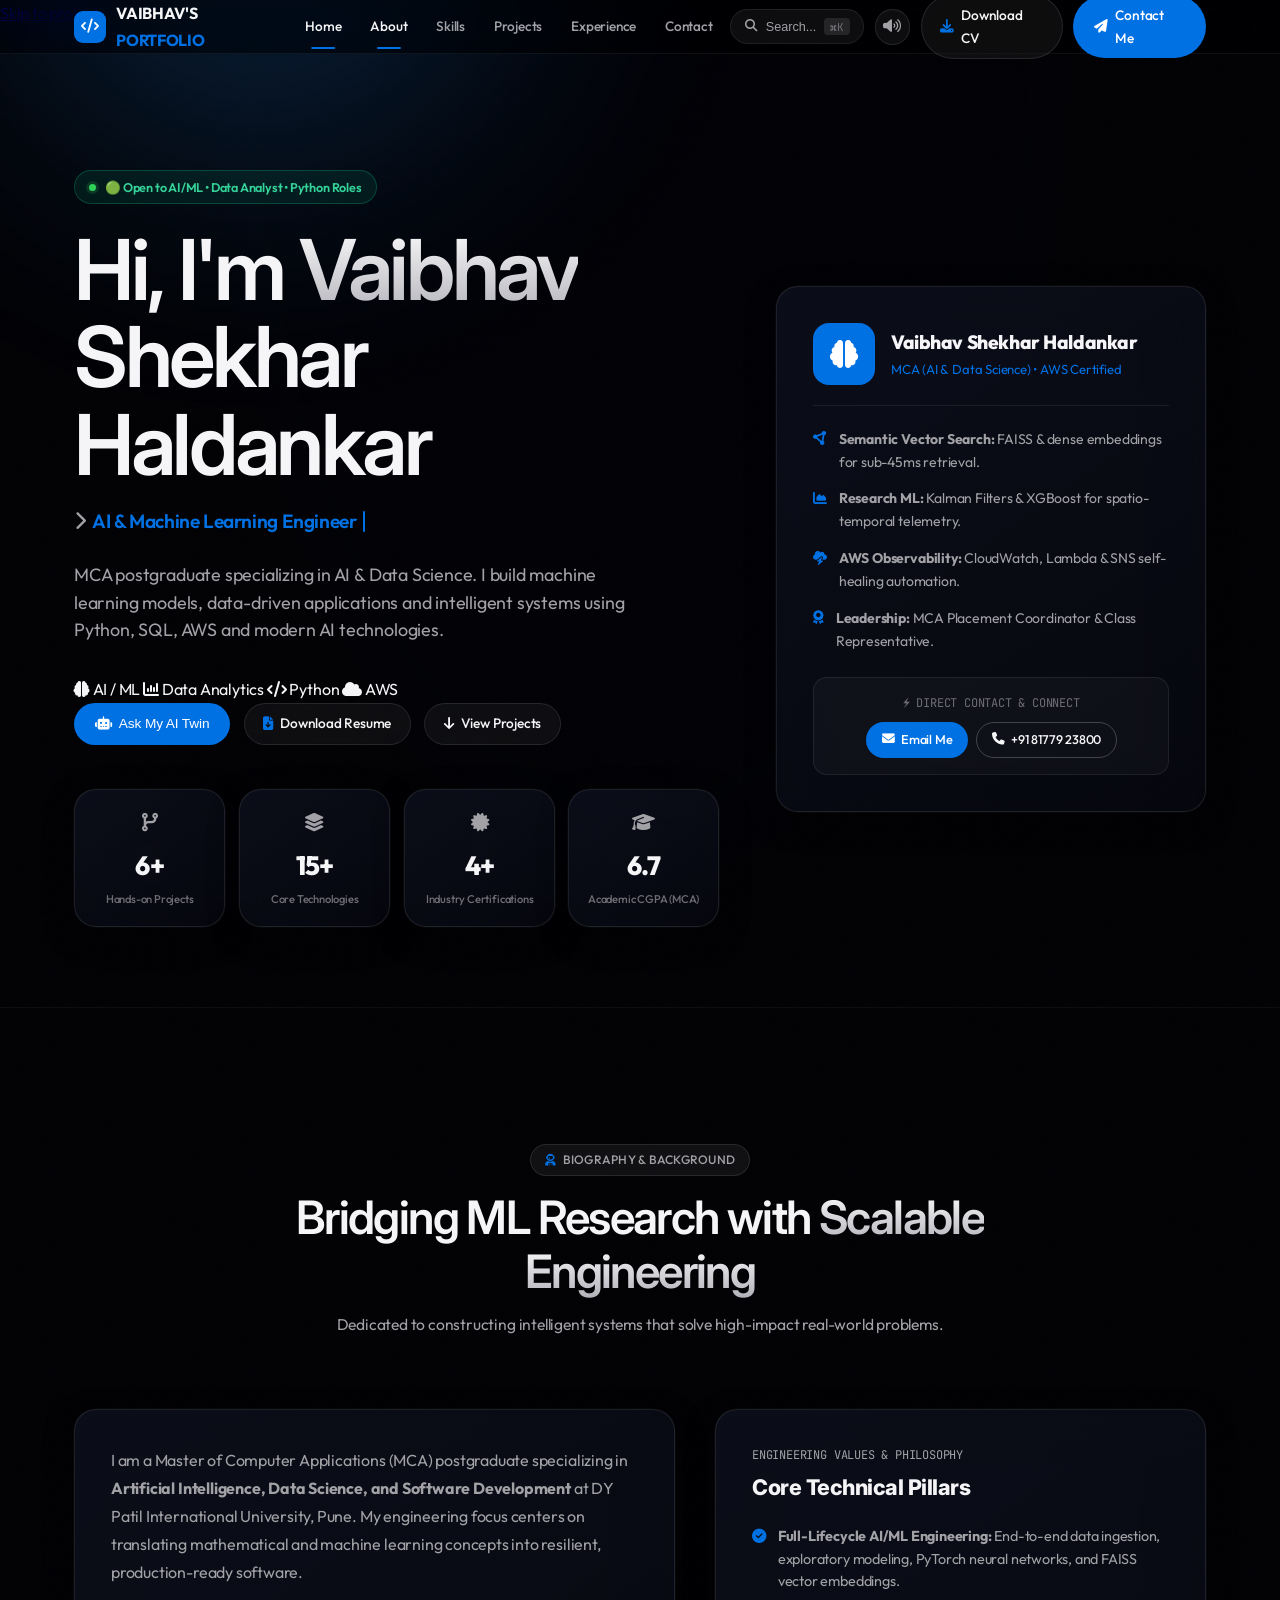
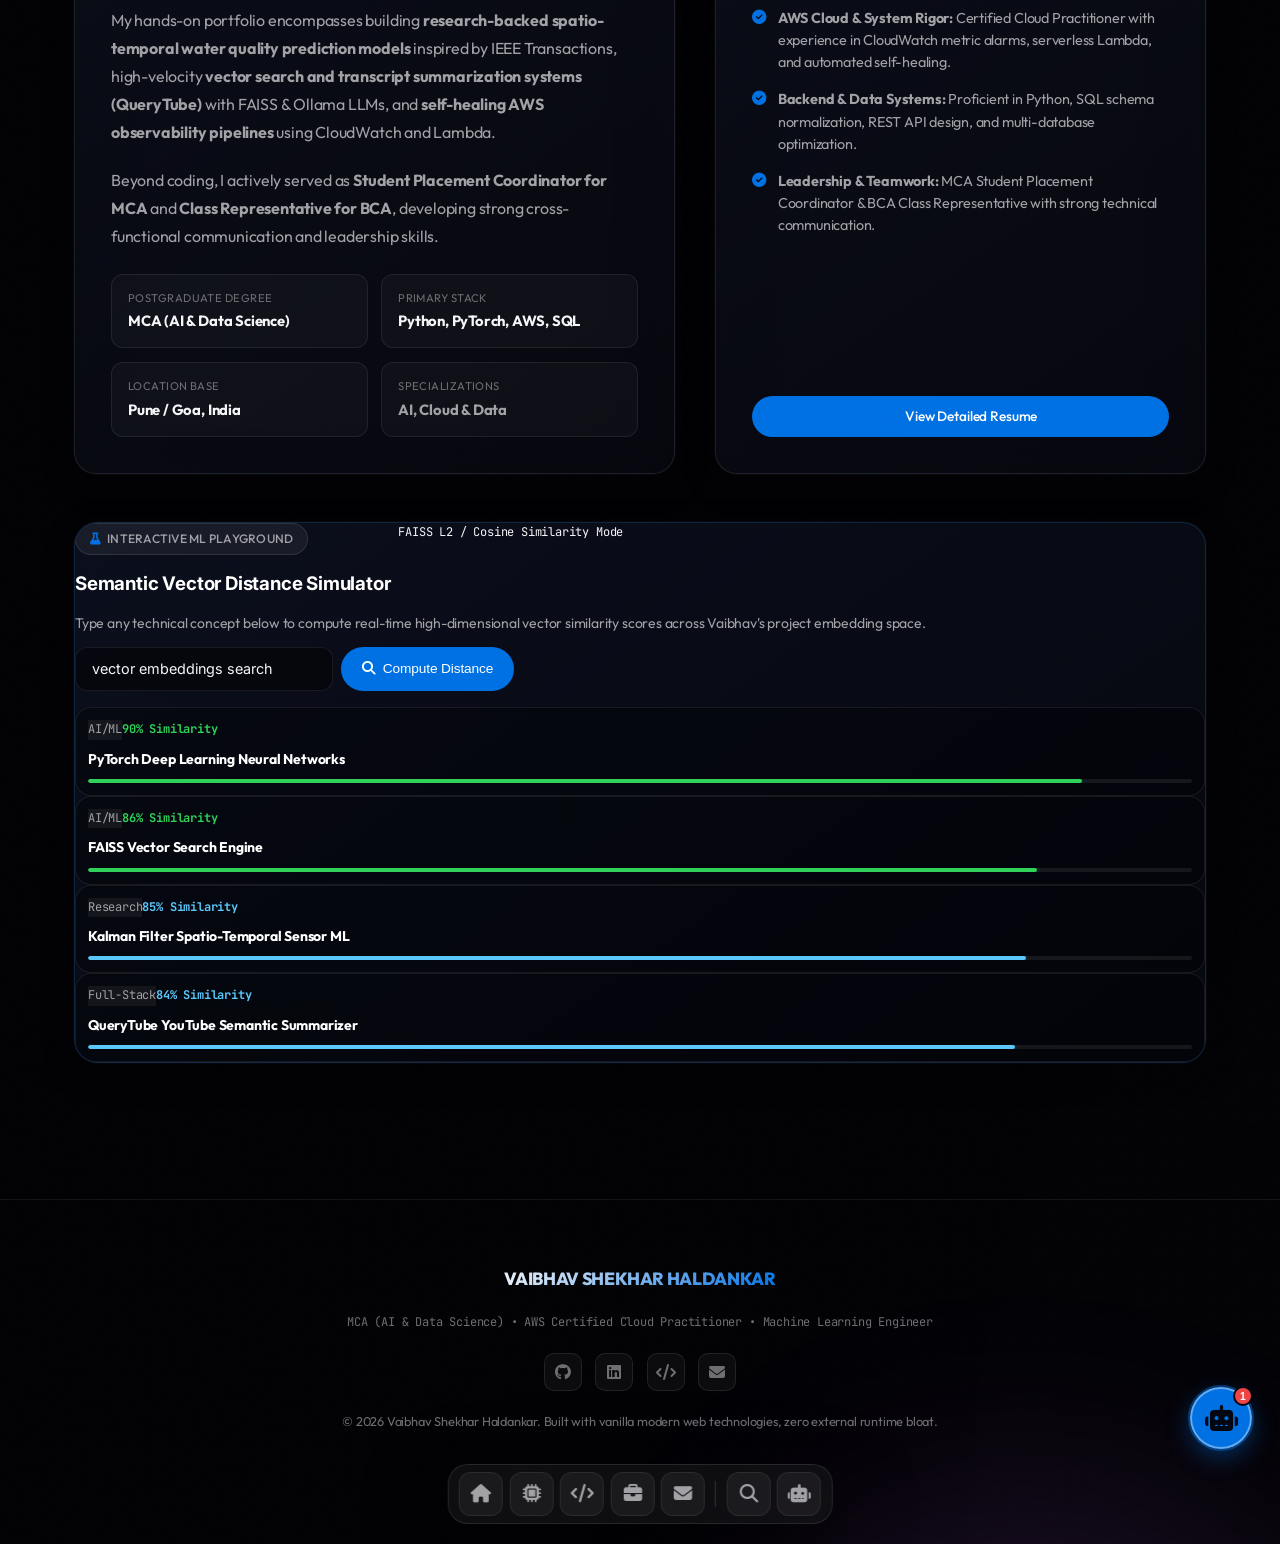
==== commit c42985c3: "Fix CV download: host PDF locally, resolve merge conflict" ====
--- a/index.html
+++ b/index.html
@@ -143,8 +143,7 @@
           <i class="fa-solid fa-volume-high"></i>
         </button>
 
-        <a href="https://drive.google.com/file/d/1yiuKrMVoF2x1alWFS7DphZCEtGoZ2DOV/view?usp=drive_link" target="_blank"
-          rel="noopener noreferrer" class="btn-glass download-cv-btn hide-on-mobile">
+        <a href="assets/Vaibhav-Haldankar-CV.pdf" download="Vaibhav-Haldankar-CV.pdf" class="btn-glass download-cv-btn hide-on-mobile">
           <i class="fa-solid fa-download text-cyan"></i> <span>Download CV</span>
         </a>
 
@@ -165,7 +164,7 @@
       <a href="projects.html" data-page="projects">Projects</a>
       <a href="experience.html" data-page="experience">Experience</a>
       <a href="contact.html" data-page="contact">Contact</a>
-      <a href="https://drive.google.com/file/d/1yiuKrMVoF2x1alWFS7DphZCEtGoZ2DOV/view?usp=drive_link" target="_blank" rel="noopener noreferrer" class="mobile-cv-link">
+      <a href="assets/Vaibhav-Haldankar-CV.pdf" download="Vaibhav-Haldankar-CV.pdf" class="mobile-cv-link">
         <i class="fa-solid fa-download"></i> Download CV
       </a>
     </div>
@@ -209,8 +208,7 @@
               onclick="if(window.globalAITwin) window.globalAITwin.openChat();">
               <i class="fa-solid fa-robot"></i> Ask My AI Twin
             </button>
-            <a href="https://drive.google.com/file/d/1yiuKrMVoF2x1alWFS7DphZCEtGoZ2DOV/view?usp=drive_link"
-              target="_blank" rel="noopener noreferrer" class="btn-glass download-cv-btn">
+            <a href="assets/Vaibhav-Haldankar-CV.pdf" download="Vaibhav-Haldankar-CV.pdf" class="btn-glass download-cv-btn">
               <i class="fa-solid fa-file-arrow-down text-cyan"></i> Download Resume
             </a>
             <a href="projects.html" class="btn-glass">
@@ -352,8 +350,7 @@
           </div>
 
           <div class="d-flex gap-2">
-            <a href="https://drive.google.com/file/d/1yiuKrMVoF2x1alWFS7DphZCEtGoZ2DOV/view?usp=drive_link"
-              target="_blank" rel="noopener noreferrer" class="btn-neon download-cv-btn w-100 justify-content-center">
+            <a href="assets/Vaibhav-Haldankar-CV.pdf" target="_blank" rel="noopener noreferrer" class="btn-neon download-cv-btn w-100 justify-content-center">
               <i class="fa-solid fa-file-pdf"></i> View Detailed Resume
             </a>
           </div>
@@ -636,8 +633,7 @@
         </div>
       </div>
       <div class="modal-footer">
-        <a href="https://drive.google.com/file/d/1yiuKrMVoF2x1alWFS7DphZCEtGoZ2DOV/view?usp=drive_link" target="_blank"
-          rel="noopener noreferrer" class="btn-glass download-cv-btn">
+        <a href="assets/Vaibhav-Haldankar-CV.pdf" target="_blank" rel="noopener noreferrer" class="btn-glass download-cv-btn">
           <i class="fa-solid fa-download"></i> View Resume
         </a>
         <a href="mailto:vaibhavhaldankar999@gmail.com" class="btn-neon">
